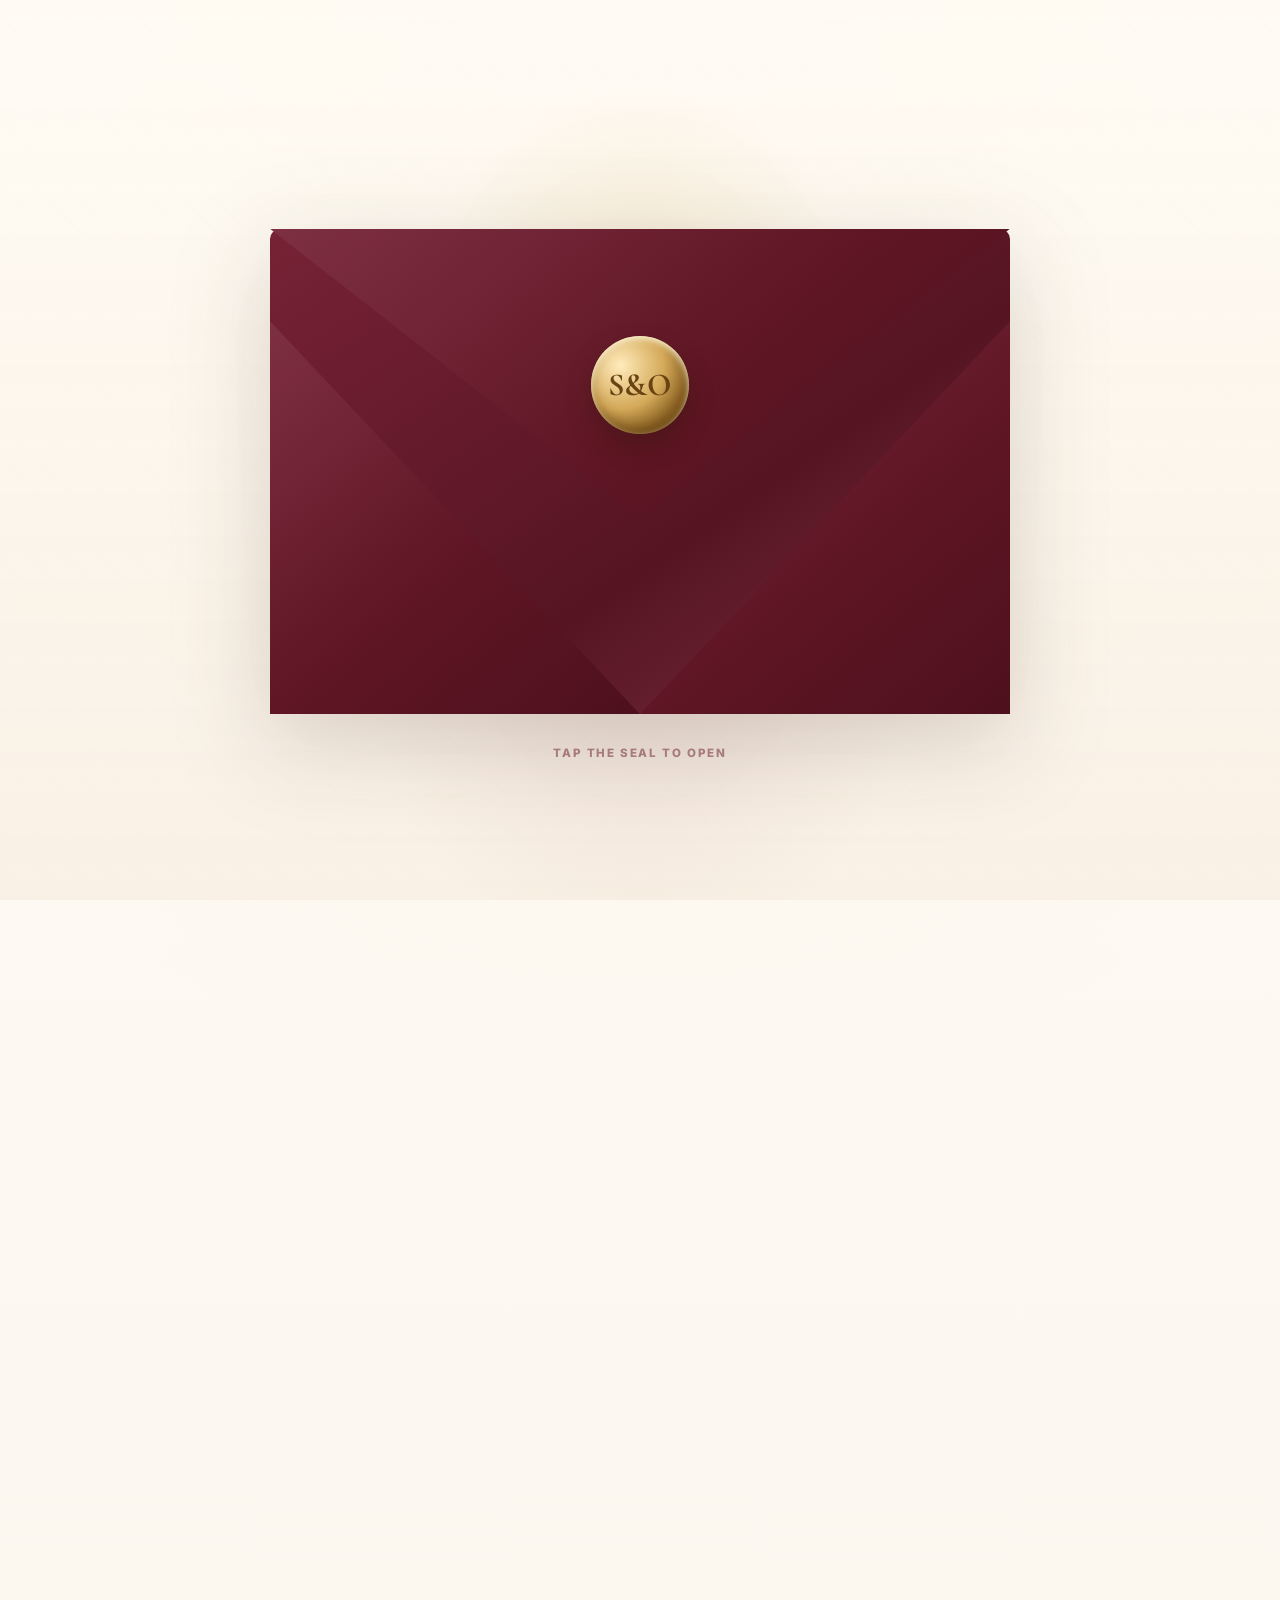
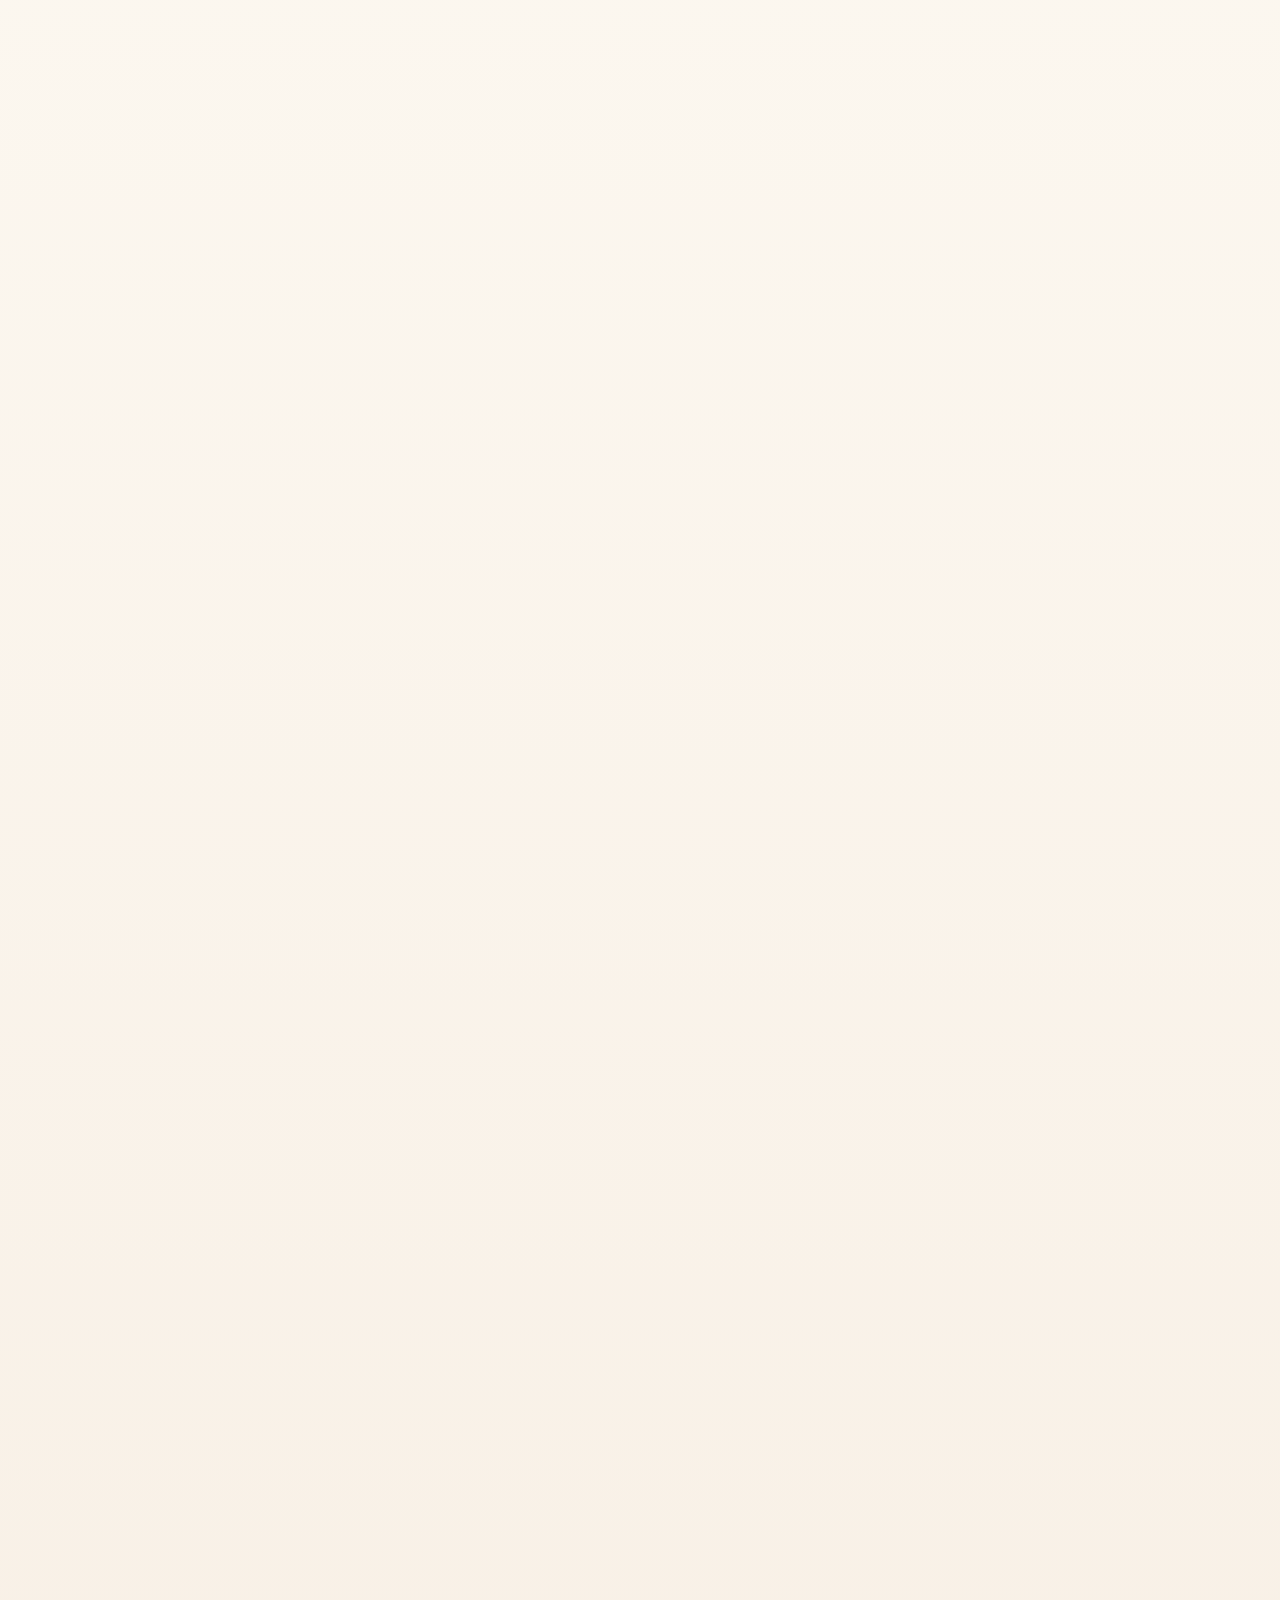
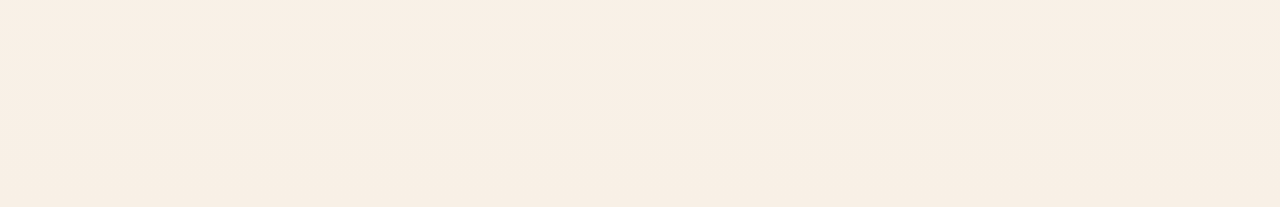
==== index.html @ 93428dd3 "push 2" ====
<!doctype html>
<html lang="en">
<head>
  <meta charset="utf-8">
  <meta name="viewport" content="width=device-width, initial-scale=1">
  <title>Somadina &amp; Ofure | 27 November 2026</title>
  <meta name="description" content="The wedding website for Somadina and Ofure in Lagos, Nigeria.">
  <link rel="preconnect" href="https://fonts.googleapis.com">
  <link rel="preconnect" href="https://fonts.gstatic.com" crossorigin>
  <link href="https://fonts.googleapis.com/css2?family=Cormorant+Garamond:wght@600;700&family=Inter:wght@400;600;700;800&display=swap" rel="stylesheet">
  <link rel="stylesheet" href="css/styles.css">
</head>
<body data-home-intro>
  <div class="intro-overlay" data-intro-overlay>
    <div class="intro-backdrop"></div>
    <div class="intro-stage">
      <div class="intro-envelope" data-envelope>
        <button class="intro-seal" type="button" data-intro-trigger aria-label="Open invitation">
          <span>S&amp;O</span>
        </button>
        <div class="intro-envelope-left"></div>
        <div class="intro-envelope-right"></div>
        <div class="intro-envelope-top"></div>
        <div class="intro-invitation" data-intro-poster>
          <div class="intro-invitation-photo">
            <img src="Harold &amp; Somadina/JH Intro-96.jpg" alt="Somadina and Ofure">
          </div>
          <div class="intro-invitation-copy">
            <p class="intro-kicker">Kindly join us</p>
            <p class="intro-script">Somadina &amp; Ofure</p>
            <p class="intro-date">27 November 2026</p>
            <p class="intro-place">Lagos, Nigeria</p>
            <p class="intro-verse">&ldquo;And the two shall become one flesh.&rdquo;</p>
          </div>
        </div>
      </div>
      <p class="intro-prompt">Tap the seal to open</p>
    </div>
  </div>
  <header class="site-header">
    <nav class="nav" aria-label="Main navigation">
      <a class="brand" href="index.html"><span class="monogram">S&amp;O</span><span>Somadina &amp; Ofure</span></a>
      <button class="nav-toggle" type="button" data-nav-toggle aria-label="Open menu" aria-expanded="false"><span></span></button>
      <div class="nav-links">
        <a href="index.html">Home</a>
        <a href="story.html">Our Story</a>
        <a href="details.html">Details</a>
        <a href="gallery.html">Gallery</a>
        <a href="registry.html">Registry</a>
        <a href="faq.html">FAQs</a>
        <a class="rsvp-link" href="rsvp.html">RSVP</a>
      </div>
    </nav>
  </header>

  <main>
    <section class="hero">
      <img class="hero-media" src="Harold &amp; Somadina/WhatsApp Image 2026-06-24 at 17.33.22 (1).jpeg" alt="Somadina and Ofure">
      <div class="hero-inner">
        <p class="eyebrow">#SOinlove</p>
        <h1>Somadina &amp; Ofure</h1>
        <div class="hero-meta">
          <span>27 November 2026</span>
          <span>Lagos, Nigeria</span>
          <span>Holy Matrimony</span>
        </div>
        <div class="hero-actions">
          <a class="btn btn-primary" href="rsvp.html">RSVP</a>
          <a class="btn btn-secondary" href="story.html">Our Story</a>
        </div>
        <div class="countdown" data-countdown aria-label="Countdown to the wedding">
          <div><strong data-days>0</strong><span>Days</span></div>
          <div><strong data-hours>0</strong><span>Hours</span></div>
          <div><strong data-minutes>0</strong><span>Minutes</span></div>
          <div><strong data-seconds>0</strong><span>Seconds</span></div>
        </div>
      </div>
    </section>

    <section class="section grid grid-2">
      <div class="reveal">
        <p class="eyebrow">Welcome</p>
        <div class="scripture">&ldquo;He who finds a wife finds a good thing and obtains favor from the Lord.&rdquo;</div>
        <p class="eyebrow">Proverbs 18:22</p>
      </div>
      <div class="welcome-copy reveal">
        <p>As we prepare to become one in holy matrimony, we invite you to join us in celebrating the love, friendship, and covenant that God has ordained for us.</p>
        <p>Your prayers, love, and support mean so much to us, and we look forward to creating wonderful memories with you on our special day.</p>
        <p>With love and gratitude,<br><strong>Somadina &amp; Ofure</strong></p>
      </div>
    </section>

    <section class="section grid grid-2">
      <div class="feature-image reveal">
        <img src="Harold &amp; Somadina/JH Intro-96.jpg" alt="Somadina and Ofure">
      </div>
      <div class="reveal">
        <div class="section-title">
          <p class="eyebrow">Our Story</p>
          <h2>How It All Began</h2>
          <div class="gold-divider"></div>
          <p>It began with an Instagram story, a thoughtful cake delivery, and one very memorable balcony conversation.</p>
        </div>
        <a class="btn btn-outline" href="story.html">Read the Story</a>
      </div>
    </section>

    <section class="section">
      <div class="section-title reveal">
        <p class="eyebrow">Wedding Details</p>
        <h2>Join Us in Lagos</h2>
        <p>We cannot wait to celebrate with family and friends on Friday, 27 November 2026.</p>
      </div>
      <div class="grid grid-3">
        <article class="card card-pad reveal"><h3>Ceremony</h3><p>Ceremony time and venue details will be shared soon.</p></article>
        <article class="card card-pad reveal"><h3>Reception</h3><p>Reception details will follow with the full invitation.</p></article>
        <article class="card card-pad reveal"><h3>Asoebi</h3><p>Asoebi details will be sent out.</p></article>
      </div>
    </section>

    <section class="section grid grid-2">
      <div class="reveal">
        <div class="section-title">
          <p class="eyebrow">Gallery</p>
          <h2>A Glimpse of Us</h2>
          <p>Moments from the journey so far, gathered from the real photo folder in this workspace.</p>
        </div>
        <a class="btn btn-outline" href="gallery.html">View Gallery</a>
      </div>
      <div class="preview-strip reveal" data-gallery-preview></div>
    </section>

    <section class="section">
      <div class="card card-pad reveal">
        <p class="eyebrow">Registry</p>
        <h2>Gifts &amp; Blessings</h2>
        <p>Your presence at our wedding is the greatest gift of all. If you would like to bless us with a gift, registry and account details are available.</p>
        <div class="cta-row"><a class="btn btn-primary" href="registry.html">View Registry</a><a class="btn btn-outline" href="rsvp.html">RSVP Now</a></div>
      </div>
    </section>
  </main>

  <footer class="site-footer">
    <div class="footer-inner">
      <div><strong>Somadina &amp; Ofure</strong><span>27 November 2026 &middot; Lagos, Nigeria &middot; #SOinlove</span></div>
      <a class="btn btn-secondary" href="rsvp.html">RSVP</a>
    </div>
  </footer>
  <script src="js/main.js"></script>
</body>
</html>
---- css/styles.css ----
:root {
  --burgundy: #6f1d2c;
  --ivory: #fff9ef;
  --metallic-gold: #c9a24b;
  --brass: #a77a34;
  --dusty-rose: #d9a7a5;
  --deep-text: #241617;
  --muted-text: #766768;
  --border-color: rgba(111, 29, 44, 0.16);
  --background-color: #fffaf3;
  --white: #ffffff;
  --shadow: 0 18px 55px rgba(57, 24, 24, 0.12);
  --radius: 8px;
}

* {
  box-sizing: border-box;
}

html {
  scroll-behavior: smooth;
}

body {
  margin: 0;
  color: var(--deep-text);
  background: var(--background-color);
  font-family: "Inter", "Segoe UI", Arial, sans-serif;
  line-height: 1.7;
}

body.menu-open {
  overflow: hidden;
}

body[data-home-intro] {
  background:
    radial-gradient(circle at top, rgba(201, 162, 75, 0.08), transparent 32%),
    linear-gradient(180deg, #fffdf7, #f8f0e6);
}

body[data-home-intro]:not(.intro-complete) {
  overflow: hidden;
}

body[data-home-intro]:not(.intro-complete) .site-header,
body[data-home-intro]:not(.intro-complete) main,
body[data-home-intro]:not(.intro-complete) .site-footer {
  opacity: 0;
  pointer-events: none;
}

body[data-home-intro].intro-complete .site-header,
body[data-home-intro].intro-complete main,
body[data-home-intro].intro-complete .site-footer {
  opacity: 1;
  transition: opacity 0.8s ease;
}

img {
  display: block;
  max-width: 100%;
}

a {
  color: inherit;
  text-decoration: none;
}

button,
input {
  font: inherit;
}

:focus-visible {
  outline: 3px solid rgba(201, 162, 75, 0.75);
  outline-offset: 3px;
}

.site-header {
  position: sticky;
  top: 0;
  z-index: 50;
  border-bottom: 1px solid rgba(255, 249, 239, 0.2);
  background: rgba(62, 18, 28, 0.92);
  color: var(--ivory);
  backdrop-filter: blur(18px);
}

.intro-overlay {
  position: fixed;
  inset: 0;
  z-index: 200;
  display: grid;
  place-items: center;
  padding: 24px;
  overflow: hidden;
  background:
    linear-gradient(180deg, rgba(255, 251, 244, 0.88), rgba(249, 240, 228, 0.96)),
    repeating-linear-gradient(
      45deg,
      rgba(111, 29, 44, 0.03) 0,
      rgba(111, 29, 44, 0.03) 2px,
      transparent 2px,
      transparent 24px
    );
  transition: opacity 0.8s ease, visibility 0.8s ease;
}

.intro-overlay.is-hidden {
  opacity: 0;
  visibility: hidden;
  pointer-events: none;
}

.intro-backdrop {
  position: absolute;
  inset: 0;
  background:
    radial-gradient(circle at 50% 35%, rgba(201, 162, 75, 0.18), transparent 26%),
    radial-gradient(circle at 50% 75%, rgba(111, 29, 44, 0.08), transparent 30%);
}

.intro-stage {
  position: relative;
  z-index: 1;
  width: min(100%, 1040px);
  display: grid;
  gap: 24px;
  justify-items: center;
}

.intro-envelope {
  position: relative;
  width: min(100%, 740px);
  aspect-ratio: 1.28 / 1;
  display: grid;
  place-items: center;
  filter: drop-shadow(0 28px 48px rgba(54, 28, 18, 0.18));
}

.intro-envelope::before {
  content: "";
  position: absolute;
  inset: 16% 0 0;
  border-radius: 10px;
  background:
    linear-gradient(145deg, #762235, #561422 60%, #7d3142);
}

.intro-envelope-left,
.intro-envelope-right,
.intro-envelope-top {
  position: absolute;
  background:
    linear-gradient(140deg, #7e3043, #601624 55%, #4e101d);
}

.intro-envelope-left,
.intro-envelope-right {
  inset: auto;
  bottom: 0;
  width: 50%;
  height: 68%;
}

.intro-envelope-left {
  left: 0;
  clip-path: polygon(0 100%, 0 0, 100% 100%);
}

.intro-envelope-right {
  right: 0;
  clip-path: polygon(100% 100%, 0 100%, 100% 0);
}

.intro-envelope-top {
  top: 16%;
  left: 0;
  right: 0;
  height: 50%;
  transform-origin: top;
  clip-path: polygon(0 0, 50% 100%, 100% 0);
  transition: transform 1s cubic-bezier(0.2, 0.7, 0.1, 1);
}

.intro-seal {
  position: absolute;
  top: 43%;
  left: 50%;
  z-index: 4;
  width: 98px;
  height: 98px;
  display: grid;
  place-items: center;
  border: 0;
  border-radius: 50%;
  color: #6a4315;
  background:
    radial-gradient(circle at 30% 30%, #ffebbb, #d4a959 45%, #8c6324 70%, #63410f 100%);
  box-shadow:
    inset 0 3px 6px rgba(255, 250, 222, 0.9),
    inset 0 -6px 12px rgba(92, 58, 14, 0.45),
    0 12px 24px rgba(47, 24, 8, 0.35);
  transform: translate(-50%, -50%);
  cursor: pointer;
  transition: transform 0.25s ease, opacity 0.4s ease;
}

.intro-seal span {
  font-family: "Cormorant Garamond", Georgia, serif;
  font-size: 2rem;
  font-weight: 700;
}

.intro-seal:hover {
  transform: translate(-50%, -54%);
}

.intro-invitation {
  position: absolute;
  bottom: 11%;
  left: 50%;
  width: min(72%, 420px);
  aspect-ratio: 0.72 / 1;
  padding: 18px;
  border-radius: 10px;
  background: #fbf5ed;
  box-shadow: 0 18px 42px rgba(38, 17, 18, 0.24);
  transform: translate(-50%, 44%);
  opacity: 0;
  transition:
    transform 1.15s cubic-bezier(0.16, 1, 0.3, 1),
    opacity 0.7s ease;
}

.intro-invitation::before {
  content: "";
  position: absolute;
  inset: 10px;
  border: 1px solid rgba(167, 122, 52, 0.35);
  border-radius: 6px;
  pointer-events: none;
}

.intro-invitation-photo {
  height: 68%;
  border-radius: 6px;
  overflow: hidden;
  background: rgba(111, 29, 44, 0.12);
}

.intro-invitation-photo img {
  width: 100%;
  height: 100%;
  object-fit: cover;
}

.intro-invitation-copy {
  padding: 20px 18px 10px;
  text-align: center;
}

.intro-kicker,
.intro-date,
.intro-place,
.intro-verse,
.intro-prompt {
  margin: 0;
}

.intro-kicker,
.intro-place,
.intro-prompt {
  letter-spacing: 0.14em;
  text-transform: uppercase;
}

.intro-kicker {
  color: var(--brass);
  font-size: 0.72rem;
  font-weight: 700;
}

.intro-script {
  margin: 8px 0 10px;
  color: var(--burgundy);
  font-family: "Cormorant Garamond", Georgia, serif;
  font-size: clamp(2.4rem, 7vw, 3.6rem);
  font-style: italic;
  line-height: 0.9;
}

.intro-date {
  color: var(--deep-text);
  font-family: "Cormorant Garamond", Georgia, serif;
  font-size: 1.7rem;
}

.intro-place {
  margin-top: 4px;
  color: var(--muted-text);
  font-size: 0.7rem;
  font-weight: 700;
}

.intro-verse {
  margin-top: 14px;
  color: #614546;
  font-family: "Cormorant Garamond", Georgia, serif;
  font-size: 1rem;
  font-style: italic;
}

.intro-prompt {
  color: rgba(111, 29, 44, 0.5);
  font-size: 0.72rem;
  font-weight: 800;
}

body.intro-opening .intro-envelope-top {
  transform: rotateX(180deg);
}

body.intro-opening .intro-seal {
  opacity: 0;
  transform: translate(-50%, -50%) scale(0.7);
}

body.intro-opening .intro-invitation {
  transform: translate(-50%, -14%);
  opacity: 1;
}

body.intro-opening .intro-prompt {
  opacity: 0;
  transition: opacity 0.25s ease;
}

.nav {
  width: min(1180px, calc(100% - 32px));
  margin: 0 auto;
  min-height: 74px;
  display: flex;
  align-items: center;
  justify-content: space-between;
  gap: 20px;
}

.brand {
  display: inline-flex;
  align-items: center;
  gap: 12px;
  font-family: "Cormorant Garamond", Georgia, serif;
  font-size: 1.35rem;
  font-weight: 700;
  letter-spacing: 0;
}

.monogram {
  width: 42px;
  height: 42px;
  display: grid;
  place-items: center;
  border: 1px solid rgba(201, 162, 75, 0.85);
  color: var(--metallic-gold);
  border-radius: 50%;
  font-family: "Cormorant Garamond", Georgia, serif;
  font-size: 1rem;
}

.nav-toggle {
  display: inline-grid;
  width: 44px;
  height: 44px;
  place-items: center;
  border: 1px solid rgba(255, 249, 239, 0.35);
  border-radius: 50%;
  color: var(--ivory);
  background: transparent;
  cursor: pointer;
}

.nav-toggle span,
.nav-toggle span::before,
.nav-toggle span::after {
  width: 19px;
  height: 2px;
  display: block;
  background: currentColor;
  content: "";
  transition: transform 0.25s ease, opacity 0.25s ease;
}

.nav-toggle span::before {
  transform: translateY(-7px);
}

.nav-toggle span::after {
  transform: translateY(5px);
}

.menu-open .nav-toggle span {
  background: transparent;
}

.menu-open .nav-toggle span::before {
  background: var(--ivory);
  transform: translateY(2px) rotate(45deg);
}

.menu-open .nav-toggle span::after {
  background: var(--ivory);
  transform: translateY(0) rotate(-45deg);
}

.nav-links {
  position: fixed;
  inset: 74px 0 auto 0;
  display: none;
  flex-direction: column;
  gap: 10px;
  padding: 22px 24px 28px;
  border-bottom: 1px solid rgba(255, 249, 239, 0.16);
  background: rgba(62, 18, 28, 0.98);
}

.menu-open .nav-links {
  display: flex;
}

.nav-links a {
  padding: 10px 0;
  color: rgba(255, 249, 239, 0.86);
  font-size: 0.94rem;
  font-weight: 650;
}

.nav-links a.active,
.nav-links a:hover {
  color: var(--metallic-gold);
}

.nav-links .rsvp-link,
.btn {
  display: inline-flex;
  align-items: center;
  justify-content: center;
  min-height: 44px;
  padding: 11px 18px;
  border: 1px solid transparent;
  border-radius: 999px;
  cursor: pointer;
  font-weight: 750;
  transition: transform 0.2s ease, background 0.2s ease, color 0.2s ease, border-color 0.2s ease;
}

.nav-links .rsvp-link,
.btn-primary {
  background: var(--metallic-gold);
  color: #2b1116;
}

.btn-secondary {
  border-color: rgba(255, 249, 239, 0.55);
  color: var(--ivory);
  background: rgba(255, 249, 239, 0.08);
}

.btn-outline {
  border-color: var(--border-color);
  color: var(--burgundy);
  background: transparent;
}

.btn:hover,
.nav-links .rsvp-link:hover {
  transform: translateY(-2px);
}

.hero {
  position: relative;
  min-height: calc(100vh - 74px);
  min-height: calc(100svh - 74px);
  display: grid;
  align-items: center;
  padding: 58px 0 44px;
  overflow: hidden;
  color: var(--ivory);
  background: #5b1b29;
}

.hero::after {
  content: "";
  position: absolute;
  inset: 0;
  z-index: 1;
  background: linear-gradient(90deg, rgba(63, 16, 28, 0.88) 0%, rgba(63, 16, 28, 0.58) 48%, rgba(63, 16, 28, 0.28) 100%);
}

.hero-media {
  position: absolute;
  inset: 0;
  width: 100%;
  height: 100%;
  max-width: none;
  object-fit: cover;
  object-position: center 44%;
}

.hero-inner,
.section,
.footer-inner {
  width: min(1180px, calc(100% - 32px));
  margin: 0 auto;
}

.hero-inner {
  position: relative;
  z-index: 2;
}

.eyebrow {
  margin: 0 0 10px;
  color: var(--metallic-gold);
  font-size: 0.78rem;
  font-weight: 800;
  letter-spacing: 0.14em;
  text-transform: uppercase;
}

h1,
h2,
h3 {
  margin: 0;
  font-family: "Cormorant Garamond", Georgia, serif;
  font-weight: 700;
  line-height: 1.02;
}

.hero h1 {
  max-width: 900px;
  font-size: clamp(4rem, 15vw, 9rem);
}

.hero-meta {
  display: flex;
  flex-wrap: wrap;
  gap: 10px 18px;
  margin: 18px 0 28px;
  color: rgba(255, 249, 239, 0.9);
  font-weight: 650;
}

.hero-actions,
.cta-row {
  display: flex;
  flex-wrap: wrap;
  gap: 12px;
}

.countdown {
  display: grid;
  grid-template-columns: repeat(2, minmax(0, 1fr));
  gap: 10px;
  margin-top: 34px;
  max-width: 620px;
}

.countdown div {
  padding: 14px 12px;
  border: 1px solid rgba(255, 249, 239, 0.2);
  border-radius: var(--radius);
  background: rgba(255, 249, 239, 0.1);
  backdrop-filter: blur(10px);
}

.countdown strong {
  display: block;
  font-family: "Cormorant Garamond", Georgia, serif;
  font-size: 2.1rem;
  line-height: 1;
}

.countdown span {
  color: rgba(255, 249, 239, 0.78);
  font-size: 0.78rem;
  font-weight: 750;
  text-transform: uppercase;
}

.page-hero {
  padding: 84px 0 54px;
  color: var(--ivory);
  background:
    linear-gradient(135deg, rgba(76, 18, 31, 0.96), rgba(111, 29, 44, 0.82)),
    var(--hero-image) center/cover no-repeat;
}

.page-hero p {
  max-width: 740px;
  margin: 18px 0 0;
  color: rgba(255, 249, 239, 0.88);
}

.page-hero h1 {
  font-size: clamp(3rem, 14vw, 6rem);
}

.section {
  padding: 72px 0;
}

.section-narrow {
  max-width: 860px;
}

.section-title {
  margin-bottom: 28px;
}

.section-title h2 {
  color: var(--burgundy);
  font-size: clamp(2.4rem, 9vw, 4.6rem);
}

.section-title p {
  max-width: 700px;
  margin: 12px 0 0;
  color: var(--muted-text);
}

.gold-divider {
  width: 88px;
  height: 1px;
  margin: 22px 0;
  background: linear-gradient(90deg, var(--metallic-gold), transparent);
}

.grid {
  display: grid;
  gap: 18px;
}

.grid-2,
.grid-3 {
  grid-template-columns: 1fr;
}

.card {
  border: 1px solid var(--border-color);
  border-radius: var(--radius);
  background: rgba(255, 255, 255, 0.72);
  box-shadow: var(--shadow);
}

.card-pad {
  padding: 24px;
}

.card h3 {
  color: var(--burgundy);
  font-size: 1.8rem;
}

.card p {
  color: var(--muted-text);
}

.scripture {
  position: relative;
  padding: 34px 0;
  font-family: "Cormorant Garamond", Georgia, serif;
  color: var(--burgundy);
  font-size: clamp(2rem, 8vw, 3.7rem);
  line-height: 1.1;
}

.welcome-copy p {
  color: var(--muted-text);
}

.feature-image {
  min-height: 420px;
  border-radius: var(--radius);
  overflow: hidden;
  background: rgba(111, 29, 44, 0.08);
  box-shadow: var(--shadow);
}

.feature-image img {
  width: 100%;
  height: 100%;
  min-height: 420px;
  object-fit: cover;
}

.preview-strip {
  display: grid;
  grid-template-columns: repeat(2, minmax(0, 1fr));
  gap: 10px;
}

.preview-strip img {
  width: 100%;
  aspect-ratio: 1 / 1.18;
  object-fit: cover;
  border-radius: var(--radius);
}

.story-body {
  max-width: 820px;
  margin: 0 auto;
  color: #3a2829;
  font-size: 1.05rem;
}

.story-body p {
  margin: 0 0 22px;
}

.story-callout {
  margin: 34px 0;
  padding: 26px;
  border-left: 4px solid var(--metallic-gold);
  background: #fff;
  color: var(--burgundy);
  font-family: "Cormorant Garamond", Georgia, serif;
  font-size: 1.7rem;
  line-height: 1.2;
  box-shadow: var(--shadow);
}

.details-list {
  display: grid;
  gap: 12px;
  margin: 18px 0 0;
  padding: 0;
  list-style: none;
}

.details-list li {
  display: flex;
  justify-content: space-between;
  gap: 18px;
  padding-bottom: 10px;
  border-bottom: 1px solid var(--border-color);
}

.details-list span:first-child {
  color: var(--muted-text);
}

.gallery-grid {
  column-count: 1;
  column-gap: 14px;
}

.gallery-item {
  width: 100%;
  margin: 0 0 14px;
  padding: 0;
  border: 0;
  border-radius: var(--radius);
  overflow: hidden;
  background: transparent;
  cursor: zoom-in;
  break-inside: avoid;
  box-shadow: 0 12px 38px rgba(57, 24, 24, 0.12);
}

.gallery-item img {
  width: 100%;
  height: auto;
  transition: transform 0.35s ease, filter 0.35s ease;
}

.gallery-item:hover img {
  transform: scale(1.035);
  filter: saturate(1.08);
}

.lightbox {
  position: fixed;
  inset: 0;
  z-index: 100;
  display: none;
  align-items: center;
  justify-content: center;
  padding: 70px 16px 28px;
  background: rgba(25, 10, 14, 0.92);
}

.lightbox.open {
  display: flex;
}

.lightbox img {
  max-width: min(100%, 1120px);
  max-height: 82vh;
  object-fit: contain;
  border-radius: var(--radius);
}

.lightbox button {
  position: absolute;
  border: 1px solid rgba(255, 249, 239, 0.28);
  border-radius: 50%;
  color: var(--ivory);
  background: rgba(255, 249, 239, 0.1);
  cursor: pointer;
}

.lightbox-close {
  top: 18px;
  right: 18px;
  width: 46px;
  height: 46px;
}

.lightbox-prev,
.lightbox-next {
  top: 50%;
  width: 44px;
  height: 44px;
}

.lightbox-prev {
  left: 14px;
}

.lightbox-next {
  right: 14px;
}

.toast {
  position: fixed;
  left: 50%;
  bottom: 24px;
  z-index: 120;
  padding: 12px 18px;
  border-radius: 999px;
  color: var(--ivory);
  background: var(--burgundy);
  opacity: 0;
  pointer-events: none;
  transform: translate(-50%, 14px);
  transition: opacity 0.22s ease, transform 0.22s ease;
}

.toast.show {
  opacity: 1;
  transform: translate(-50%, 0);
}

.account-number {
  font-size: 1.35rem;
  font-weight: 850;
  color: var(--burgundy);
}

.gift-actions {
  display: flex;
  flex-wrap: wrap;
  gap: 10px;
  margin-top: 18px;
}

.faq-item {
  border-bottom: 1px solid var(--border-color);
}

.faq-question {
  width: 100%;
  display: flex;
  justify-content: space-between;
  gap: 18px;
  padding: 20px 0;
  border: 0;
  color: var(--burgundy);
  background: transparent;
  cursor: pointer;
  text-align: left;
  font-weight: 800;
}

.faq-question::after {
  content: "+";
  color: var(--metallic-gold);
  font-size: 1.4rem;
}

.faq-item.open .faq-question::after {
  content: "-";
}

.faq-answer {
  display: none;
  padding: 0 0 22px;
  color: var(--muted-text);
}

.faq-item.open .faq-answer {
  display: block;
}

.rsvp-frame {
  min-height: 620px;
  overflow: hidden;
}

.rsvp-frame iframe {
  width: 100%;
  min-height: 620px;
  border: 0;
  background: var(--white);
}

.rsvp-closed .rsvp-frame {
  display: none;
}

.closed-banner {
  display: none;
  padding: 24px;
  border: 1px solid rgba(111, 29, 44, 0.24);
  border-radius: var(--radius);
  color: var(--burgundy);
  background: rgba(217, 167, 165, 0.2);
  font-weight: 800;
}

.rsvp-closed .closed-banner {
  display: block;
}

.site-footer {
  padding: 44px 0;
  color: rgba(255, 249, 239, 0.86);
  background: #38111b;
}

.footer-inner {
  display: grid;
  gap: 20px;
}

.footer-inner strong {
  display: block;
  color: var(--metallic-gold);
  font-family: "Cormorant Garamond", Georgia, serif;
  font-size: 1.8rem;
}

.reveal {
  opacity: 0;
  transform: translateY(18px);
  transition: opacity 0.6s ease, transform 0.6s ease;
}

.reveal.in-view {
  opacity: 1;
  transform: translateY(0);
}

@media (min-width: 620px) {
  .countdown {
    grid-template-columns: repeat(4, minmax(0, 1fr));
  }

  .preview-strip {
    grid-template-columns: repeat(4, minmax(0, 1fr));
  }

  .gallery-grid {
    column-count: 2;
  }

  .intro-stage {
    gap: 30px;
  }
}

@media (min-width: 860px) {
  .nav-toggle {
    display: none;
  }

  .nav-links {
    position: static;
    display: flex;
    flex-direction: row;
    align-items: center;
    gap: 18px;
    padding: 0;
    border: 0;
    background: transparent;
  }

  .nav-links a {
    padding: 0;
  }

  .grid-2 {
    grid-template-columns: repeat(2, minmax(0, 1fr));
  }

  .grid-3 {
    grid-template-columns: repeat(3, minmax(0, 1fr));
  }

  .gallery-grid {
    column-count: 3;
  }

  .footer-inner {
    grid-template-columns: 1fr auto;
    align-items: end;
  }
}

@media (min-width: 1180px) {
  .gallery-grid {
    column-count: 4;
  }
}

@media (prefers-reduced-motion: reduce) {
  html {
    scroll-behavior: auto;
  }

  .reveal,
  .intro-overlay,
  .intro-envelope-top,
  .intro-seal,
  .intro-invitation,
  .site-header,
  main,
  .site-footer {
    transition: none;
  }
}
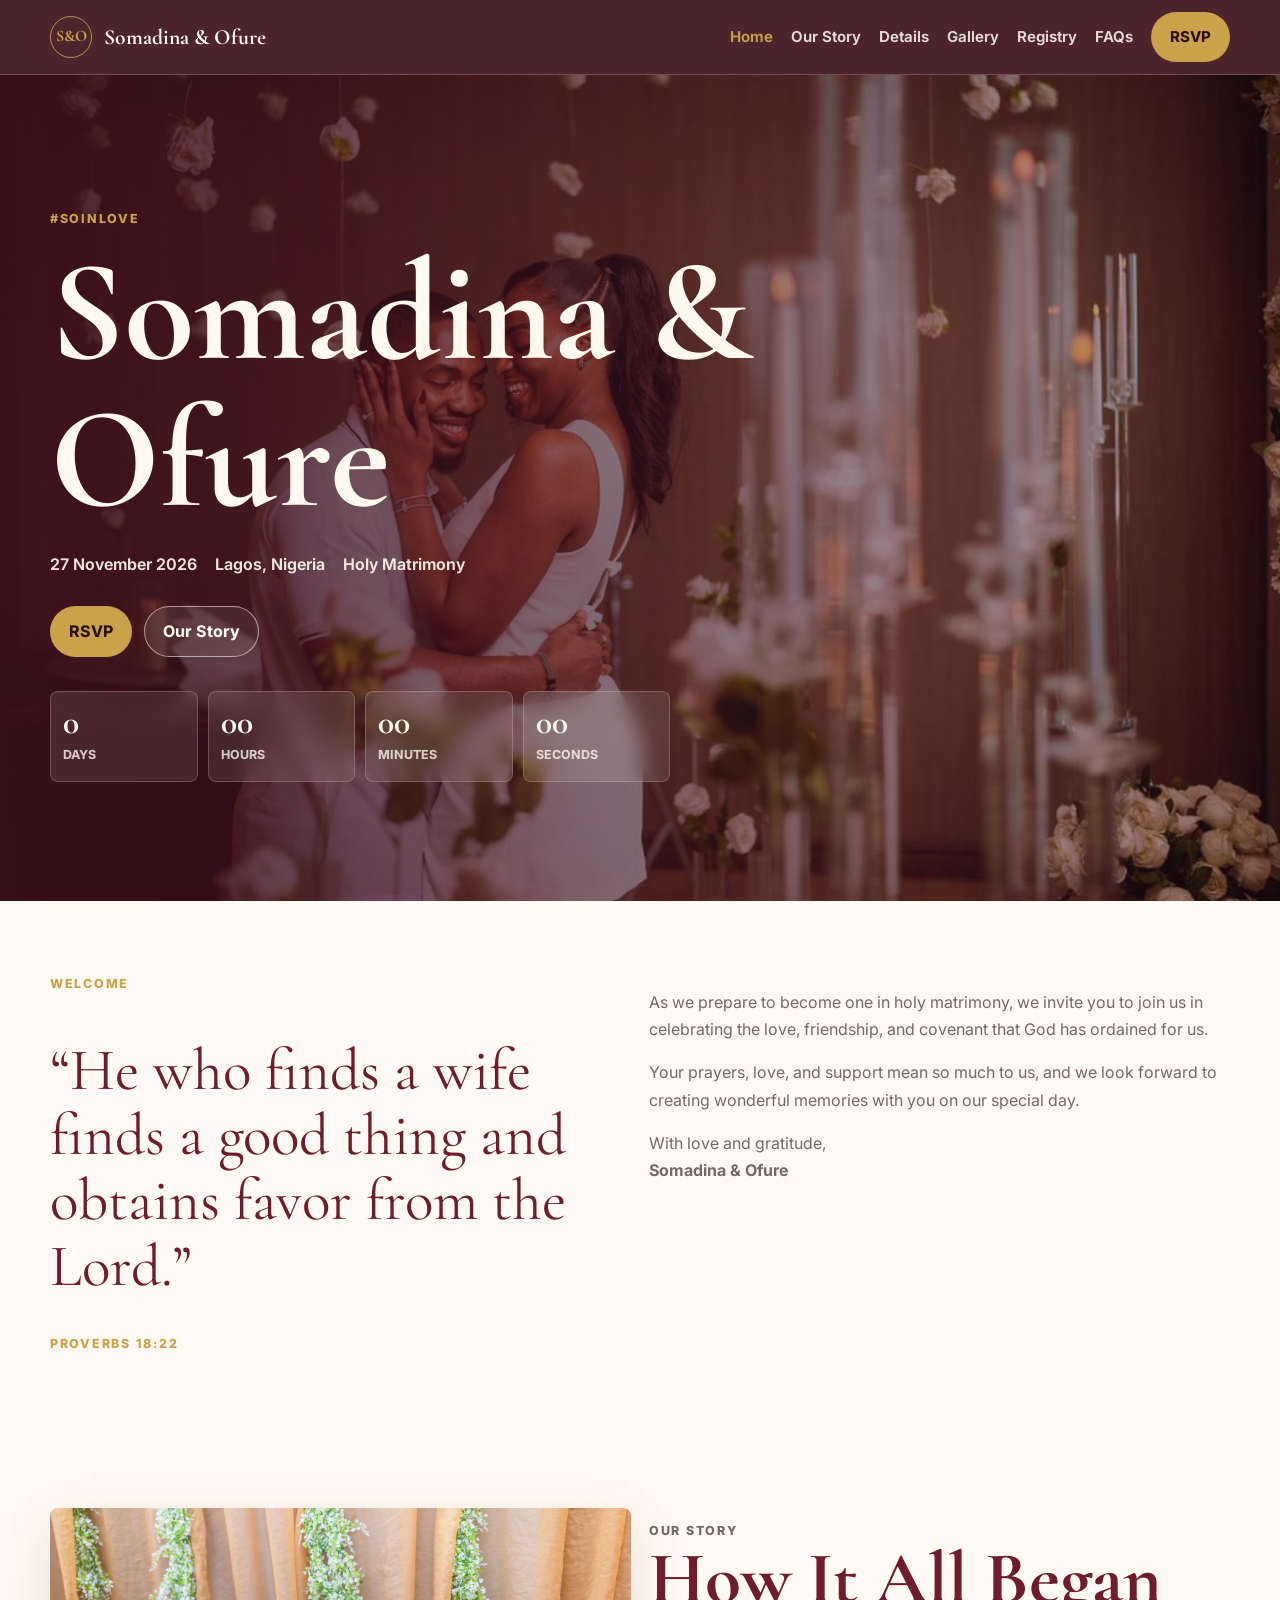
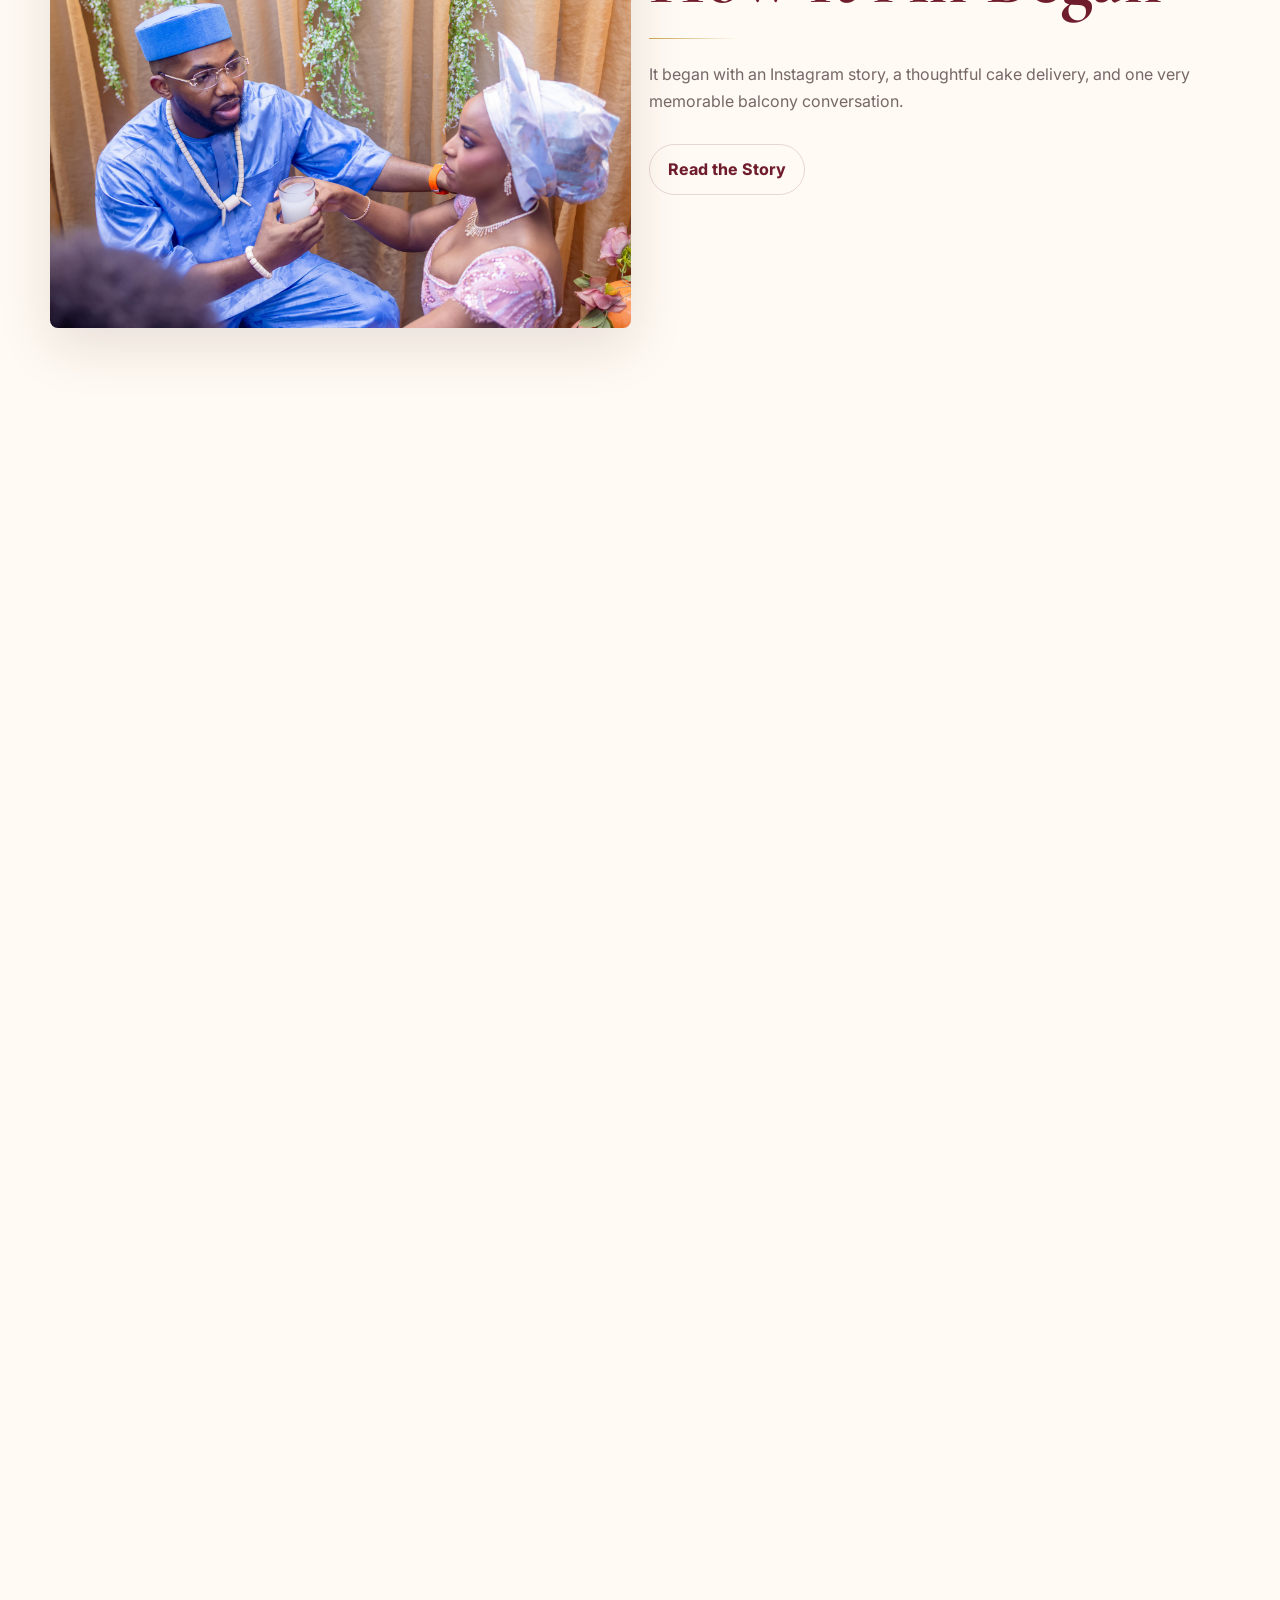
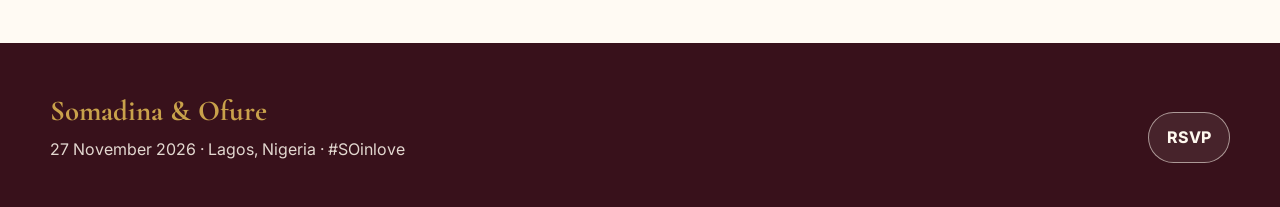
==== commit aa1eceba: "push 3" ====
--- a/index.html
+++ b/index.html
@@ -10,33 +10,7 @@
   <link href="https://fonts.googleapis.com/css2?family=Cormorant+Garamond:wght@600;700&family=Inter:wght@400;600;700;800&display=swap" rel="stylesheet">
   <link rel="stylesheet" href="css/styles.css">
 </head>
-<body data-home-intro>
-  <div class="intro-overlay" data-intro-overlay>
-    <div class="intro-backdrop"></div>
-    <div class="intro-stage">
-      <div class="intro-envelope" data-envelope>
-        <button class="intro-seal" type="button" data-intro-trigger aria-label="Open invitation">
-          <span>S&amp;O</span>
-        </button>
-        <div class="intro-envelope-left"></div>
-        <div class="intro-envelope-right"></div>
-        <div class="intro-envelope-top"></div>
-        <div class="intro-invitation" data-intro-poster>
-          <div class="intro-invitation-photo">
-            <img src="Harold &amp; Somadina/JH Intro-96.jpg" alt="Somadina and Ofure">
-          </div>
-          <div class="intro-invitation-copy">
-            <p class="intro-kicker">Kindly join us</p>
-            <p class="intro-script">Somadina &amp; Ofure</p>
-            <p class="intro-date">27 November 2026</p>
-            <p class="intro-place">Lagos, Nigeria</p>
-            <p class="intro-verse">&ldquo;And the two shall become one flesh.&rdquo;</p>
-          </div>
-        </div>
-      </div>
-      <p class="intro-prompt">Tap the seal to open</p>
-    </div>
-  </div>
+<body>
   <header class="site-header">
     <nav class="nav" aria-label="Main navigation">
       <a class="brand" href="index.html"><span class="monogram">S&amp;O</span><span>Somadina &amp; Ofure</span></a>
--- a/css/styles.css
+++ b/css/styles.css
@@ -33,30 +33,6 @@
   overflow: hidden;
 }
 
-body[data-home-intro] {
-  background:
-    radial-gradient(circle at top, rgba(201, 162, 75, 0.08), transparent 32%),
-    linear-gradient(180deg, #fffdf7, #f8f0e6);
-}
-
-body[data-home-intro]:not(.intro-complete) {
-  overflow: hidden;
-}
-
-body[data-home-intro]:not(.intro-complete) .site-header,
-body[data-home-intro]:not(.intro-complete) main,
-body[data-home-intro]:not(.intro-complete) .site-footer {
-  opacity: 0;
-  pointer-events: none;
-}
-
-body[data-home-intro].intro-complete .site-header,
-body[data-home-intro].intro-complete main,
-body[data-home-intro].intro-complete .site-footer {
-  opacity: 1;
-  transition: opacity 0.8s ease;
-}
-
 img {
   display: block;
   max-width: 100%;
@@ -85,256 +61,6 @@
   background: rgba(62, 18, 28, 0.92);
   color: var(--ivory);
   backdrop-filter: blur(18px);
-}
-
-.intro-overlay {
-  position: fixed;
-  inset: 0;
-  z-index: 200;
-  display: grid;
-  place-items: center;
-  padding: 24px;
-  overflow: hidden;
-  background:
-    linear-gradient(180deg, rgba(255, 251, 244, 0.88), rgba(249, 240, 228, 0.96)),
-    repeating-linear-gradient(
-      45deg,
-      rgba(111, 29, 44, 0.03) 0,
-      rgba(111, 29, 44, 0.03) 2px,
-      transparent 2px,
-      transparent 24px
-    );
-  transition: opacity 0.8s ease, visibility 0.8s ease;
-}
-
-.intro-overlay.is-hidden {
-  opacity: 0;
-  visibility: hidden;
-  pointer-events: none;
-}
-
-.intro-backdrop {
-  position: absolute;
-  inset: 0;
-  background:
-    radial-gradient(circle at 50% 35%, rgba(201, 162, 75, 0.18), transparent 26%),
-    radial-gradient(circle at 50% 75%, rgba(111, 29, 44, 0.08), transparent 30%);
-}
-
-.intro-stage {
-  position: relative;
-  z-index: 1;
-  width: min(100%, 1040px);
-  display: grid;
-  gap: 24px;
-  justify-items: center;
-}
-
-.intro-envelope {
-  position: relative;
-  width: min(100%, 740px);
-  aspect-ratio: 1.28 / 1;
-  display: grid;
-  place-items: center;
-  filter: drop-shadow(0 28px 48px rgba(54, 28, 18, 0.18));
-}
-
-.intro-envelope::before {
-  content: "";
-  position: absolute;
-  inset: 16% 0 0;
-  border-radius: 10px;
-  background:
-    linear-gradient(145deg, #762235, #561422 60%, #7d3142);
-}
-
-.intro-envelope-left,
-.intro-envelope-right,
-.intro-envelope-top {
-  position: absolute;
-  background:
-    linear-gradient(140deg, #7e3043, #601624 55%, #4e101d);
-}
-
-.intro-envelope-left,
-.intro-envelope-right {
-  inset: auto;
-  bottom: 0;
-  width: 50%;
-  height: 68%;
-}
-
-.intro-envelope-left {
-  left: 0;
-  clip-path: polygon(0 100%, 0 0, 100% 100%);
-}
-
-.intro-envelope-right {
-  right: 0;
-  clip-path: polygon(100% 100%, 0 100%, 100% 0);
-}
-
-.intro-envelope-top {
-  top: 16%;
-  left: 0;
-  right: 0;
-  height: 50%;
-  transform-origin: top;
-  clip-path: polygon(0 0, 50% 100%, 100% 0);
-  transition: transform 1s cubic-bezier(0.2, 0.7, 0.1, 1);
-}
-
-.intro-seal {
-  position: absolute;
-  top: 43%;
-  left: 50%;
-  z-index: 4;
-  width: 98px;
-  height: 98px;
-  display: grid;
-  place-items: center;
-  border: 0;
-  border-radius: 50%;
-  color: #6a4315;
-  background:
-    radial-gradient(circle at 30% 30%, #ffebbb, #d4a959 45%, #8c6324 70%, #63410f 100%);
-  box-shadow:
-    inset 0 3px 6px rgba(255, 250, 222, 0.9),
-    inset 0 -6px 12px rgba(92, 58, 14, 0.45),
-    0 12px 24px rgba(47, 24, 8, 0.35);
-  transform: translate(-50%, -50%);
-  cursor: pointer;
-  transition: transform 0.25s ease, opacity 0.4s ease;
-}
-
-.intro-seal span {
-  font-family: "Cormorant Garamond", Georgia, serif;
-  font-size: 2rem;
-  font-weight: 700;
-}
-
-.intro-seal:hover {
-  transform: translate(-50%, -54%);
-}
-
-.intro-invitation {
-  position: absolute;
-  bottom: 11%;
-  left: 50%;
-  width: min(72%, 420px);
-  aspect-ratio: 0.72 / 1;
-  padding: 18px;
-  border-radius: 10px;
-  background: #fbf5ed;
-  box-shadow: 0 18px 42px rgba(38, 17, 18, 0.24);
-  transform: translate(-50%, 44%);
-  opacity: 0;
-  transition:
-    transform 1.15s cubic-bezier(0.16, 1, 0.3, 1),
-    opacity 0.7s ease;
-}
-
-.intro-invitation::before {
-  content: "";
-  position: absolute;
-  inset: 10px;
-  border: 1px solid rgba(167, 122, 52, 0.35);
-  border-radius: 6px;
-  pointer-events: none;
-}
-
-.intro-invitation-photo {
-  height: 68%;
-  border-radius: 6px;
-  overflow: hidden;
-  background: rgba(111, 29, 44, 0.12);
-}
-
-.intro-invitation-photo img {
-  width: 100%;
-  height: 100%;
-  object-fit: cover;
-}
-
-.intro-invitation-copy {
-  padding: 20px 18px 10px;
-  text-align: center;
-}
-
-.intro-kicker,
-.intro-date,
-.intro-place,
-.intro-verse,
-.intro-prompt {
-  margin: 0;
-}
-
-.intro-kicker,
-.intro-place,
-.intro-prompt {
-  letter-spacing: 0.14em;
-  text-transform: uppercase;
-}
-
-.intro-kicker {
-  color: var(--brass);
-  font-size: 0.72rem;
-  font-weight: 700;
-}
-
-.intro-script {
-  margin: 8px 0 10px;
-  color: var(--burgundy);
-  font-family: "Cormorant Garamond", Georgia, serif;
-  font-size: clamp(2.4rem, 7vw, 3.6rem);
-  font-style: italic;
-  line-height: 0.9;
-}
-
-.intro-date {
-  color: var(--deep-text);
-  font-family: "Cormorant Garamond", Georgia, serif;
-  font-size: 1.7rem;
-}
-
-.intro-place {
-  margin-top: 4px;
-  color: var(--muted-text);
-  font-size: 0.7rem;
-  font-weight: 700;
-}
-
-.intro-verse {
-  margin-top: 14px;
-  color: #614546;
-  font-family: "Cormorant Garamond", Georgia, serif;
-  font-size: 1rem;
-  font-style: italic;
-}
-
-.intro-prompt {
-  color: rgba(111, 29, 44, 0.5);
-  font-size: 0.72rem;
-  font-weight: 800;
-}
-
-body.intro-opening .intro-envelope-top {
-  transform: rotateX(180deg);
-}
-
-body.intro-opening .intro-seal {
-  opacity: 0;
-  transform: translate(-50%, -50%) scale(0.7);
-}
-
-body.intro-opening .intro-invitation {
-  transform: translate(-50%, -14%);
-  opacity: 1;
-}
-
-body.intro-opening .intro-prompt {
-  opacity: 0;
-  transition: opacity 0.25s ease;
 }
 
 .nav {
@@ -976,9 +702,6 @@
     column-count: 2;
   }
 
-  .intro-stage {
-    gap: 30px;
-  }
 }
 
 @media (min-width: 860px) {
@@ -1031,13 +754,7 @@
   }
 
   .reveal,
-  .intro-overlay,
-  .intro-envelope-top,
-  .intro-seal,
-  .intro-invitation,
-  .site-header,
-  main,
-  .site-footer {
+  .site-header {
     transition: none;
   }
 }
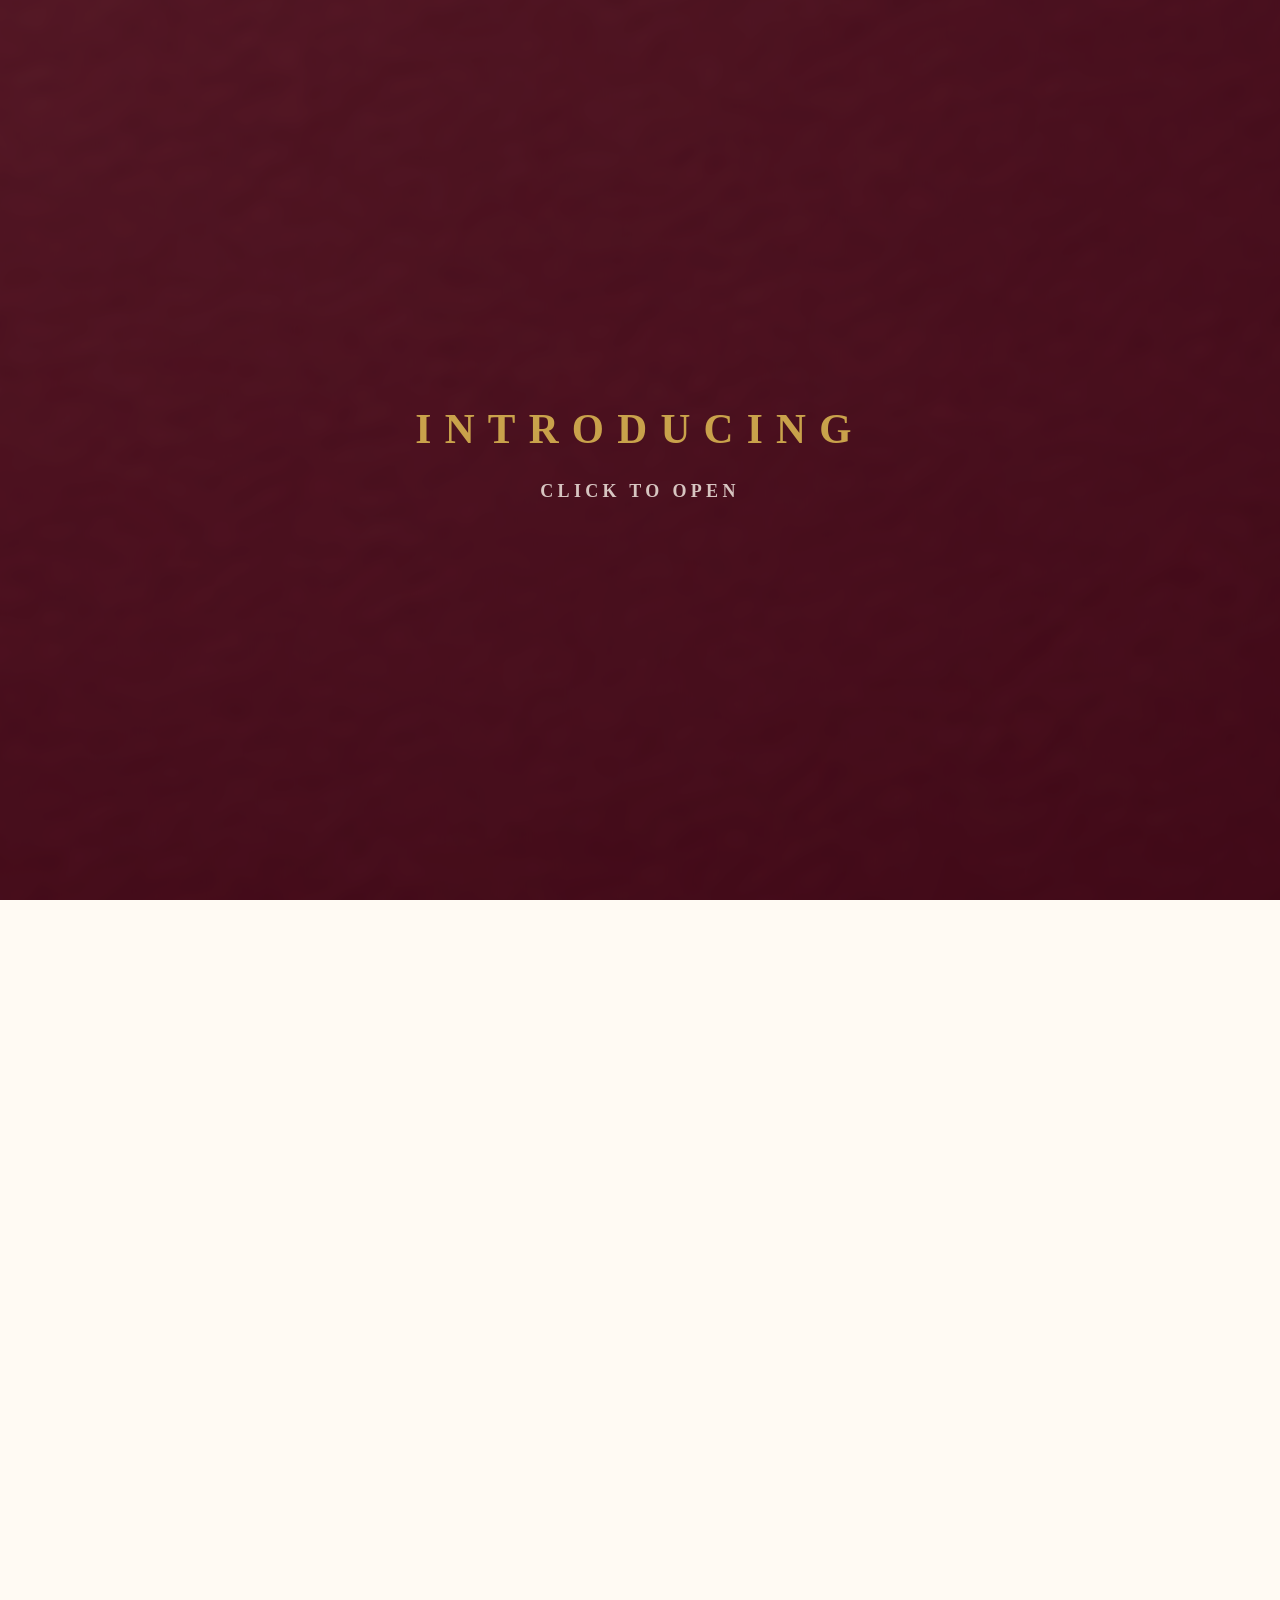
==== commit ad26010e: "envelope page" ====
--- a/index.html
+++ b/index.html
@@ -7,10 +7,18 @@
   <meta name="description" content="The wedding website for Somadina and Ofure in Lagos, Nigeria.">
   <link rel="preconnect" href="https://fonts.googleapis.com">
   <link rel="preconnect" href="https://fonts.gstatic.com" crossorigin>
-  <link href="https://fonts.googleapis.com/css2?family=Cormorant+Garamond:wght@600;700&family=Inter:wght@400;600;700;800&display=swap" rel="stylesheet">
-  <link rel="stylesheet" href="css/styles.css">
+  <link href="https://fonts.googleapis.com/css2?family=Cormorant+Garamond:ital,wght@0,600;0,700;1,600&family=Inter:wght@400;600;700;800&display=swap" rel="stylesheet">
+  <link rel="stylesheet" href="css/styles.css?v=20260717-final-envelope">
 </head>
 <body>
+  <div class="envelope-gate" data-envelope-gate role="button" tabindex="0" aria-label="Open your invitation from Somadina and Ofure">
+    <div class="envelope-gate-inner">
+      <p class="envelope-eyebrow">Introducing</p>
+      <img class="envelope-visual" src="assets/envelope-cropped.png" alt="" aria-hidden="true">
+      <p class="envelope-cta">Click to open</p>
+    </div>
+  </div>
+
   <header class="site-header">
     <nav class="nav" aria-label="Main navigation">
       <a class="brand" href="index.html"><span class="monogram">S&amp;O</span><span>Somadina &amp; Ofure</span></a>
--- a/css/styles.css
+++ b/css/styles.css
@@ -757,4 +757,109 @@
   .site-header {
     transition: none;
   }
-}
+
+  .envelope-gate {
+    transition: none;
+  }
+}
+
+/* Envelope entrance gate */
+html.gate-active,
+html.gate-active body {
+  height: 100%;
+  overflow: hidden;
+}
+
+.envelope-gate {
+  position: fixed;
+  inset: 0;
+  z-index: 200;
+  display: flex;
+  height: 100vh;
+  height: 100svh;
+  width: 100vw;
+  overflow: hidden;
+  background-color: var(--burgundy);
+  color: var(--ivory);
+  cursor: pointer;
+  transition: opacity 0.6s ease;
+}
+
+.envelope-gate::before {
+  content: "";
+  position: absolute;
+  inset: -24px;
+  z-index: 0;
+  background-image: url('../assets/background_texture.png');
+  background-size: cover;
+  background-position: center;
+  background-repeat: no-repeat;
+  filter: blur(7px);
+  transform: scale(1.04);
+}
+
+.envelope-gate::after {
+  content: "";
+  position: absolute;
+  inset: 0;
+  z-index: 1;
+  background: rgba(58, 16, 26, 0.45);
+}
+
+.envelope-gate[hidden] {
+  display: none;
+}
+
+.envelope-gate.is-leaving {
+  opacity: 0;
+  pointer-events: none;
+}
+
+.envelope-gate-inner {
+  position: relative;
+  z-index: 2;
+  margin: auto;
+  width: min(99vw, 2250px);
+  max-height: 100%;
+  display: flex;
+  flex-direction: column;
+  align-items: center;
+  justify-content: center;
+  padding: clamp(4px, 0.6vh, 10px) 16px;
+  text-align: center;
+}
+
+.envelope-gate-inner:focus-visible {
+  outline: 2px solid var(--metallic-gold);
+  outline-offset: 6px;
+}
+
+.envelope-eyebrow,
+.envelope-cta {
+  font-family: "Times New Roman", Times, serif;
+}
+
+.envelope-eyebrow {
+  margin: 0 0 clamp(0px, 0.3vh, 4px);
+  color: var(--metallic-gold);
+  font-size: clamp(1.8rem, 4.6vh, 3.4rem);
+  font-weight: 700;
+  letter-spacing: 0.32em;
+  text-transform: uppercase;
+}
+
+.envelope-visual {
+  flex-shrink: 0;
+  width: min(100vmin, 2200px);
+  height: auto;
+  max-width: 100%;
+}
+
+.envelope-cta {
+  margin: clamp(4px, 1vh, 16px) 0 0;
+  font-size: clamp(0.75rem, 2vh, 1.4rem);
+  font-weight: 700;
+  letter-spacing: 0.24em;
+  text-transform: uppercase;
+  color: rgba(255, 249, 239, 0.78);
+}
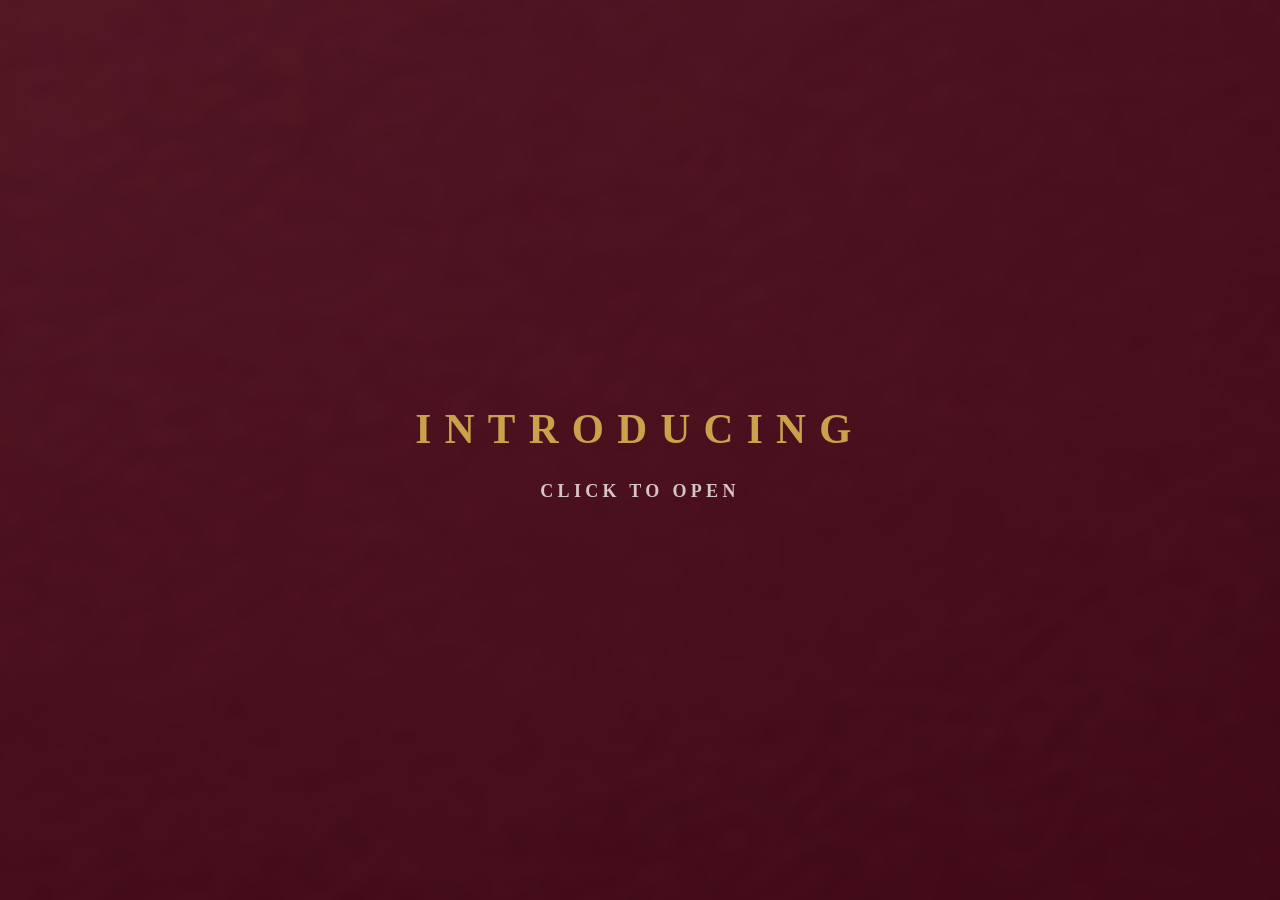
==== commit be709e1d: "page edits" ====
--- a/index.html
+++ b/index.html
@@ -3,131 +3,23 @@
 <head>
   <meta charset="utf-8">
   <meta name="viewport" content="width=device-width, initial-scale=1">
+  <style>html{background:#6f1d2c;}</style>
   <title>Somadina &amp; Ofure | 27 November 2026</title>
   <meta name="description" content="The wedding website for Somadina and Ofure in Lagos, Nigeria.">
   <link rel="preconnect" href="https://fonts.googleapis.com">
   <link rel="preconnect" href="https://fonts.gstatic.com" crossorigin>
   <link href="https://fonts.googleapis.com/css2?family=Cormorant+Garamond:ital,wght@0,600;0,700;1,600&family=Inter:wght@400;600;700;800&display=swap" rel="stylesheet">
-  <link rel="stylesheet" href="css/styles.css?v=20260717-final-envelope">
+  <link rel="icon" href="assets/favicon and logo.png" type="image/png">
+  <link rel="stylesheet" href="css/styles.css?v=20260717-homepage">
 </head>
 <body>
-  <div class="envelope-gate" data-envelope-gate role="button" tabindex="0" aria-label="Open your invitation from Somadina and Ofure">
+  <div class="envelope-gate" data-envelope-gate data-gate-target="home.html" role="button" tabindex="0" aria-label="Open your invitation from Somadina and Ofure">
     <div class="envelope-gate-inner">
       <p class="envelope-eyebrow">Introducing</p>
       <img class="envelope-visual" src="assets/envelope-cropped.png" alt="" aria-hidden="true">
       <p class="envelope-cta">Click to open</p>
     </div>
   </div>
-
-  <header class="site-header">
-    <nav class="nav" aria-label="Main navigation">
-      <a class="brand" href="index.html"><span class="monogram">S&amp;O</span><span>Somadina &amp; Ofure</span></a>
-      <button class="nav-toggle" type="button" data-nav-toggle aria-label="Open menu" aria-expanded="false"><span></span></button>
-      <div class="nav-links">
-        <a href="index.html">Home</a>
-        <a href="story.html">Our Story</a>
-        <a href="details.html">Details</a>
-        <a href="gallery.html">Gallery</a>
-        <a href="registry.html">Registry</a>
-        <a href="faq.html">FAQs</a>
-        <a class="rsvp-link" href="rsvp.html">RSVP</a>
-      </div>
-    </nav>
-  </header>
-
-  <main>
-    <section class="hero">
-      <img class="hero-media" src="Harold &amp; Somadina/WhatsApp Image 2026-06-24 at 17.33.22 (1).jpeg" alt="Somadina and Ofure">
-      <div class="hero-inner">
-        <p class="eyebrow">#SOinlove</p>
-        <h1>Somadina &amp; Ofure</h1>
-        <div class="hero-meta">
-          <span>27 November 2026</span>
-          <span>Lagos, Nigeria</span>
-          <span>Holy Matrimony</span>
-        </div>
-        <div class="hero-actions">
-          <a class="btn btn-primary" href="rsvp.html">RSVP</a>
-          <a class="btn btn-secondary" href="story.html">Our Story</a>
-        </div>
-        <div class="countdown" data-countdown aria-label="Countdown to the wedding">
-          <div><strong data-days>0</strong><span>Days</span></div>
-          <div><strong data-hours>0</strong><span>Hours</span></div>
-          <div><strong data-minutes>0</strong><span>Minutes</span></div>
-          <div><strong data-seconds>0</strong><span>Seconds</span></div>
-        </div>
-      </div>
-    </section>
-
-    <section class="section grid grid-2">
-      <div class="reveal">
-        <p class="eyebrow">Welcome</p>
-        <div class="scripture">&ldquo;He who finds a wife finds a good thing and obtains favor from the Lord.&rdquo;</div>
-        <p class="eyebrow">Proverbs 18:22</p>
-      </div>
-      <div class="welcome-copy reveal">
-        <p>As we prepare to become one in holy matrimony, we invite you to join us in celebrating the love, friendship, and covenant that God has ordained for us.</p>
-        <p>Your prayers, love, and support mean so much to us, and we look forward to creating wonderful memories with you on our special day.</p>
-        <p>With love and gratitude,<br><strong>Somadina &amp; Ofure</strong></p>
-      </div>
-    </section>
-
-    <section class="section grid grid-2">
-      <div class="feature-image reveal">
-        <img src="Harold &amp; Somadina/JH Intro-96.jpg" alt="Somadina and Ofure">
-      </div>
-      <div class="reveal">
-        <div class="section-title">
-          <p class="eyebrow">Our Story</p>
-          <h2>How It All Began</h2>
-          <div class="gold-divider"></div>
-          <p>It began with an Instagram story, a thoughtful cake delivery, and one very memorable balcony conversation.</p>
-        </div>
-        <a class="btn btn-outline" href="story.html">Read the Story</a>
-      </div>
-    </section>
-
-    <section class="section">
-      <div class="section-title reveal">
-        <p class="eyebrow">Wedding Details</p>
-        <h2>Join Us in Lagos</h2>
-        <p>We cannot wait to celebrate with family and friends on Friday, 27 November 2026.</p>
-      </div>
-      <div class="grid grid-3">
-        <article class="card card-pad reveal"><h3>Ceremony</h3><p>Ceremony time and venue details will be shared soon.</p></article>
-        <article class="card card-pad reveal"><h3>Reception</h3><p>Reception details will follow with the full invitation.</p></article>
-        <article class="card card-pad reveal"><h3>Asoebi</h3><p>Asoebi details will be sent out.</p></article>
-      </div>
-    </section>
-
-    <section class="section grid grid-2">
-      <div class="reveal">
-        <div class="section-title">
-          <p class="eyebrow">Gallery</p>
-          <h2>A Glimpse of Us</h2>
-          <p>Moments from the journey so far, gathered from the real photo folder in this workspace.</p>
-        </div>
-        <a class="btn btn-outline" href="gallery.html">View Gallery</a>
-      </div>
-      <div class="preview-strip reveal" data-gallery-preview></div>
-    </section>
-
-    <section class="section">
-      <div class="card card-pad reveal">
-        <p class="eyebrow">Registry</p>
-        <h2>Gifts &amp; Blessings</h2>
-        <p>Your presence at our wedding is the greatest gift of all. If you would like to bless us with a gift, registry and account details are available.</p>
-        <div class="cta-row"><a class="btn btn-primary" href="registry.html">View Registry</a><a class="btn btn-outline" href="rsvp.html">RSVP Now</a></div>
-      </div>
-    </section>
-  </main>
-
-  <footer class="site-footer">
-    <div class="footer-inner">
-      <div><strong>Somadina &amp; Ofure</strong><span>27 November 2026 &middot; Lagos, Nigeria &middot; #SOinlove</span></div>
-      <a class="btn btn-secondary" href="rsvp.html">RSVP</a>
-    </div>
-  </footer>
-  <script src="js/main.js"></script>
+  <script src="js/main.js?v=20260717-homepage"></script>
 </body>
 </html>
--- a/css/styles.css
+++ b/css/styles.css
@@ -13,6 +13,24 @@
   --radius: 8px;
 }
 
+@view-transition {
+  navigation: auto;
+}
+
+::view-transition-old(root),
+::view-transition-new(root) {
+  animation-duration: 0.55s;
+  animation-timing-function: ease;
+}
+
+@media (prefers-reduced-motion: reduce) {
+  ::view-transition-group(*),
+  ::view-transition-old(*),
+  ::view-transition-new(*) {
+    animation: none !important;
+  }
+}
+
 * {
   box-sizing: border-box;
 }
@@ -58,7 +76,7 @@
   top: 0;
   z-index: 50;
   border-bottom: 1px solid rgba(255, 249, 239, 0.2);
-  background: rgba(62, 18, 28, 0.92);
+  background: rgba(111, 29, 44, 0.92);
   color: var(--ivory);
   backdrop-filter: blur(18px);
 }
@@ -83,16 +101,10 @@
   letter-spacing: 0;
 }
 
-.monogram {
-  width: 42px;
-  height: 42px;
-  display: grid;
-  place-items: center;
-  border: 1px solid rgba(201, 162, 75, 0.85);
-  color: var(--metallic-gold);
-  border-radius: 50%;
-  font-family: "Cormorant Garamond", Georgia, serif;
-  font-size: 1rem;
+.brand-logo {
+  display: block;
+  height: 40px;
+  width: auto;
 }
 
 .nav-toggle {
@@ -187,6 +199,11 @@
   color: #2b1116;
 }
 
+.nav-links .rsvp-link:hover,
+.nav-links .rsvp-link.active {
+  color: var(--ivory);
+}
+
 .btn-secondary {
   border-color: rgba(255, 249, 239, 0.55);
   color: var(--ivory);
@@ -202,36 +219,6 @@
 .btn:hover,
 .nav-links .rsvp-link:hover {
   transform: translateY(-2px);
-}
-
-.hero {
-  position: relative;
-  min-height: calc(100vh - 74px);
-  min-height: calc(100svh - 74px);
-  display: grid;
-  align-items: center;
-  padding: 58px 0 44px;
-  overflow: hidden;
-  color: var(--ivory);
-  background: #5b1b29;
-}
-
-.hero::after {
-  content: "";
-  position: absolute;
-  inset: 0;
-  z-index: 1;
-  background: linear-gradient(90deg, rgba(63, 16, 28, 0.88) 0%, rgba(63, 16, 28, 0.58) 48%, rgba(63, 16, 28, 0.28) 100%);
-}
-
-.hero-media {
-  position: absolute;
-  inset: 0;
-  width: 100%;
-  height: 100%;
-  max-width: none;
-  object-fit: cover;
-  object-position: center 44%;
 }
 
 .hero-inner,
@@ -264,57 +251,6 @@
   line-height: 1.02;
 }
 
-.hero h1 {
-  max-width: 900px;
-  font-size: clamp(4rem, 15vw, 9rem);
-}
-
-.hero-meta {
-  display: flex;
-  flex-wrap: wrap;
-  gap: 10px 18px;
-  margin: 18px 0 28px;
-  color: rgba(255, 249, 239, 0.9);
-  font-weight: 650;
-}
-
-.hero-actions,
-.cta-row {
-  display: flex;
-  flex-wrap: wrap;
-  gap: 12px;
-}
-
-.countdown {
-  display: grid;
-  grid-template-columns: repeat(2, minmax(0, 1fr));
-  gap: 10px;
-  margin-top: 34px;
-  max-width: 620px;
-}
-
-.countdown div {
-  padding: 14px 12px;
-  border: 1px solid rgba(255, 249, 239, 0.2);
-  border-radius: var(--radius);
-  background: rgba(255, 249, 239, 0.1);
-  backdrop-filter: blur(10px);
-}
-
-.countdown strong {
-  display: block;
-  font-family: "Cormorant Garamond", Georgia, serif;
-  font-size: 2.1rem;
-  line-height: 1;
-}
-
-.countdown span {
-  color: rgba(255, 249, 239, 0.78);
-  font-size: 0.78rem;
-  font-weight: 750;
-  text-transform: uppercase;
-}
-
 .page-hero {
   padding: 84px 0 54px;
   color: var(--ivory);
@@ -391,47 +327,6 @@
 
 .card p {
   color: var(--muted-text);
-}
-
-.scripture {
-  position: relative;
-  padding: 34px 0;
-  font-family: "Cormorant Garamond", Georgia, serif;
-  color: var(--burgundy);
-  font-size: clamp(2rem, 8vw, 3.7rem);
-  line-height: 1.1;
-}
-
-.welcome-copy p {
-  color: var(--muted-text);
-}
-
-.feature-image {
-  min-height: 420px;
-  border-radius: var(--radius);
-  overflow: hidden;
-  background: rgba(111, 29, 44, 0.08);
-  box-shadow: var(--shadow);
-}
-
-.feature-image img {
-  width: 100%;
-  height: 100%;
-  min-height: 420px;
-  object-fit: cover;
-}
-
-.preview-strip {
-  display: grid;
-  grid-template-columns: repeat(2, minmax(0, 1fr));
-  gap: 10px;
-}
-
-.preview-strip img {
-  width: 100%;
-  aspect-ratio: 1 / 1.18;
-  object-fit: cover;
-  border-radius: var(--radius);
 }
 
 .story-body {
@@ -690,18 +585,9 @@
 }
 
 @media (min-width: 620px) {
-  .countdown {
-    grid-template-columns: repeat(4, minmax(0, 1fr));
-  }
-
-  .preview-strip {
-    grid-template-columns: repeat(4, minmax(0, 1fr));
-  }
-
   .gallery-grid {
     column-count: 2;
   }
-
 }
 
 @media (min-width: 860px) {
@@ -760,6 +646,11 @@
 
   .envelope-gate {
     transition: none;
+  }
+
+  .marquee-track,
+  .gallery-marquee-row {
+    animation: none;
   }
 }
 
@@ -863,3 +754,324 @@
   text-transform: uppercase;
   color: rgba(255, 249, 239, 0.78);
 }
+
+/* Homepage: intro hero (envelope + invite) */
+.intro-hero {
+  overflow: hidden;
+  padding: 72px 0;
+  background: var(--burgundy);
+}
+
+.intro-hero-inner {
+  position: relative;
+  width: min(1180px, calc(100% - 32px));
+  margin: 0 auto;
+  display: flex;
+  align-items: center;
+  justify-content: center;
+  min-height: clamp(300px, 44vw, 540px);
+}
+
+.intro-envelope {
+  width: min(560px, 62vw);
+  height: auto;
+}
+
+.intro-invite {
+  position: absolute;
+  top: 36%;
+  left: 68%;
+  transform: translate(-50%, -50%);
+  width: min(280px, 30vw);
+  height: auto;
+  filter: drop-shadow(0 18px 32px rgba(20, 6, 10, 0.35));
+}
+
+/* Homepage: elegant countdown */
+.countdown-section {
+  position: relative;
+  overflow: hidden;
+  padding: 72px 0;
+  background: var(--ivory);
+}
+
+.countdown-flower {
+  position: absolute;
+  z-index: 0;
+  pointer-events: none;
+  max-width: none;
+}
+
+.countdown-flower--bouquet {
+  top: -8%;
+  right: -5%;
+  width: clamp(150px, 22vw, 320px);
+}
+
+.countdown-flower--rose {
+  bottom: -8%;
+  left: -5%;
+  width: clamp(130px, 18vw, 260px);
+}
+
+.countdown-inner {
+  position: relative;
+  z-index: 1;
+  width: min(720px, calc(100% - 32px));
+  margin: 0 auto;
+  text-align: center;
+}
+
+.countdown-eyebrow {
+  margin: 0 0 24px;
+  color: var(--metallic-gold);
+  font-size: 0.8rem;
+  font-weight: 800;
+  letter-spacing: 0.32em;
+  text-transform: uppercase;
+}
+
+.countdown-elegant {
+  display: flex;
+  align-items: center;
+  justify-content: center;
+  gap: clamp(10px, 2.4vw, 30px);
+  flex-wrap: wrap;
+}
+
+.countdown-unit {
+  display: flex;
+  flex-direction: column;
+  align-items: center;
+  gap: 6px;
+  min-width: 64px;
+}
+
+.countdown-unit strong {
+  font-family: "Cormorant Garamond", Georgia, serif;
+  font-weight: 700;
+  font-size: clamp(2.6rem, 7vw, 4.2rem);
+  line-height: 1;
+  color: var(--burgundy);
+}
+
+.countdown-unit span {
+  font-size: 0.7rem;
+  font-weight: 750;
+  letter-spacing: 0.18em;
+  text-transform: uppercase;
+  color: var(--muted-text);
+}
+
+.countdown-divider {
+  align-self: center;
+  width: 1px;
+  height: clamp(38px, 6vw, 60px);
+  background: linear-gradient(180deg, transparent, var(--metallic-gold), transparent);
+}
+
+/* Homepage: RSVP plaque + love story */
+.rsvp-story-grid {
+  gap: 24px;
+}
+
+.rsvp-plaque {
+  display: flex;
+  flex-direction: column;
+  align-items: center;
+  justify-content: center;
+  gap: 8px;
+  min-height: 260px;
+  padding: 40px 24px;
+  border: 1px solid rgba(201, 162, 75, 0.55);
+  border-radius: var(--radius);
+  background: linear-gradient(160deg, #4c1220, var(--burgundy) 60%, #5c1725);
+  color: var(--ivory);
+  text-align: center;
+  box-shadow: var(--shadow);
+  transition: transform 0.25s ease, box-shadow 0.25s ease;
+}
+
+.rsvp-plaque:hover {
+  transform: translateY(-4px);
+  box-shadow: 0 22px 60px rgba(57, 24, 24, 0.22);
+}
+
+.rsvp-plaque-line {
+  font-size: 0.85rem;
+  font-weight: 700;
+  letter-spacing: 0.2em;
+  text-transform: uppercase;
+  color: rgba(255, 249, 239, 0.72);
+}
+
+.rsvp-plaque-word {
+  font-family: "Cormorant Garamond", Georgia, serif;
+  font-weight: 700;
+  font-size: clamp(2.6rem, 6vw, 3.6rem);
+  letter-spacing: 0.06em;
+  color: var(--metallic-gold);
+}
+
+.love-story-card {
+  display: flex;
+  flex-direction: column;
+  align-items: center;
+  gap: 16px;
+  min-height: 260px;
+  padding: 18px 18px 24px;
+  border: 1px solid var(--border-color);
+  border-radius: var(--radius);
+  background: var(--white);
+  box-shadow: var(--shadow);
+  text-align: center;
+  transition: transform 0.25s ease, box-shadow 0.25s ease;
+}
+
+.love-story-card:hover {
+  transform: translateY(-4px);
+  box-shadow: 0 22px 60px rgba(57, 24, 24, 0.16);
+}
+
+.love-story-photo {
+  display: block;
+  width: 100%;
+  aspect-ratio: 4 / 3;
+  overflow: hidden;
+  border-radius: calc(var(--radius) - 2px);
+}
+
+.love-story-photo img {
+  width: 100%;
+  height: 100%;
+  object-fit: cover;
+}
+
+.love-story-caption {
+  font-family: "Cormorant Garamond", Georgia, serif;
+  font-weight: 700;
+  font-size: 1.6rem;
+  color: var(--burgundy);
+}
+
+/* Homepage: full-bleed marquee sections */
+.section-bleed {
+  padding: 72px 0;
+  overflow: hidden;
+}
+
+.details-marquee {
+  display: block;
+  width: 100%;
+  overflow: hidden;
+  padding: 26px 0;
+  background: var(--burgundy);
+  cursor: pointer;
+}
+
+.marquee-track {
+  display: inline-flex;
+  width: max-content;
+  align-items: center;
+  gap: 18px;
+  white-space: nowrap;
+  animation: marquee-scroll 26s linear infinite;
+  will-change: transform;
+}
+
+.details-marquee:hover .marquee-track {
+  animation-play-state: paused;
+}
+
+.marquee-track span {
+  font-family: "Cormorant Garamond", Georgia, serif;
+  font-size: clamp(1.4rem, 3.4vw, 2.2rem);
+  font-weight: 700;
+  letter-spacing: 0.08em;
+  text-transform: uppercase;
+  color: var(--metallic-gold);
+}
+
+.marquee-track span.dot {
+  color: rgba(201, 162, 75, 0.45);
+  font-size: 1rem;
+}
+
+.details-marquee:hover .marquee-track span:not(.dot):hover {
+  color: var(--ivory);
+  text-decoration: underline;
+}
+
+.gallery-marquee {
+  display: block;
+  width: 100%;
+  overflow: hidden;
+  padding: 40px 0 48px;
+  background: var(--burgundy);
+  cursor: pointer;
+}
+
+.gallery-marquee-label {
+  margin: 0 0 24px;
+  color: var(--metallic-gold);
+  font-family: "Cormorant Garamond", Georgia, serif;
+  font-weight: 700;
+  font-size: clamp(1.8rem, 5vw, 2.8rem);
+  text-align: center;
+  letter-spacing: 0.06em;
+  text-transform: uppercase;
+}
+
+.gallery-marquee-row {
+  display: flex;
+  width: max-content;
+  gap: 14px;
+  margin-bottom: 14px;
+  animation: marquee-scroll 42s linear infinite;
+  will-change: transform;
+}
+
+.gallery-marquee-row--reverse {
+  animation-direction: reverse;
+}
+
+.gallery-marquee-row:has(img:hover) {
+  animation-play-state: paused;
+}
+
+.gallery-marquee-row img {
+  width: clamp(120px, 16vw, 200px);
+  height: clamp(120px, 16vw, 200px);
+  object-fit: cover;
+  border-radius: var(--radius);
+  box-shadow: 0 12px 30px rgba(20, 6, 10, 0.3);
+  transition: transform 0.2s ease, box-shadow 0.2s ease;
+}
+
+.gallery-marquee-row img:hover {
+  position: relative;
+  z-index: 2;
+  transform: scale(1.12);
+  box-shadow: 0 18px 40px rgba(20, 6, 10, 0.45);
+}
+
+@keyframes marquee-scroll {
+  from {
+    transform: translateX(0);
+  }
+  to {
+    transform: translateX(-50%);
+  }
+}
+
+@media (max-width: 420px) {
+  .countdown-divider {
+    display: none;
+  }
+}
+
+@media (min-width: 860px) {
+  .rsvp-story-grid {
+    gap: 32px;
+  }
+}
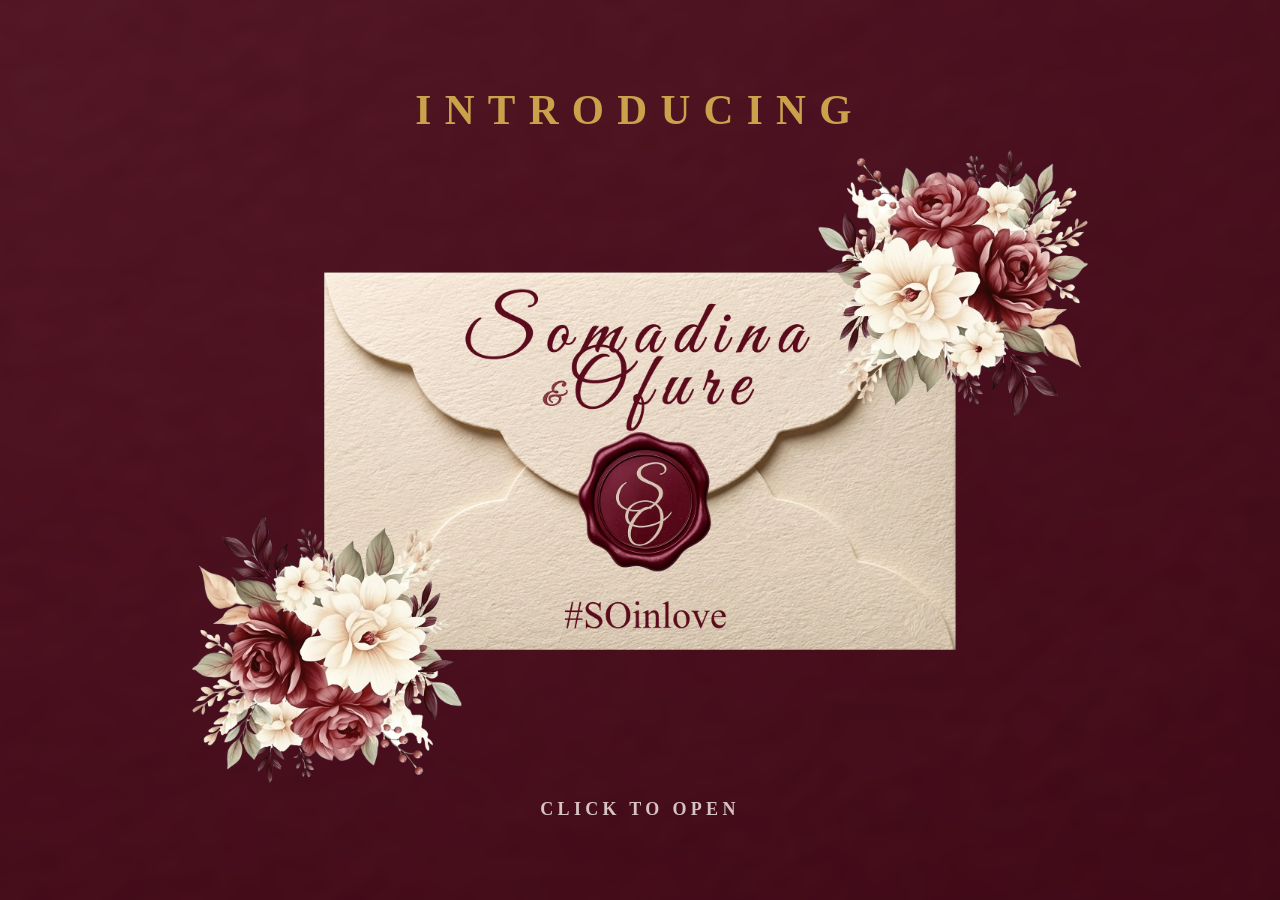
==== commit 85f99e3f: "image optimization" ====
--- a/index.html
+++ b/index.html
@@ -10,16 +10,16 @@
   <link rel="preconnect" href="https://fonts.gstatic.com" crossorigin>
   <link href="https://fonts.googleapis.com/css2?family=Cormorant+Garamond:ital,wght@0,600;0,700;1,600&family=Inter:wght@400;600;700;800&display=swap" rel="stylesheet">
   <link rel="icon" href="assets/favicon and logo.png" type="image/png">
-  <link rel="stylesheet" href="css/styles.css?v=20260717-homepage">
+  <link rel="stylesheet" href="css/styles.css?v=20260718-imgopt">
 </head>
 <body>
-  <div class="envelope-gate" data-envelope-gate data-gate-target="home.html" role="button" tabindex="0" aria-label="Open your invitation from Somadina and Ofure">
+  <div class="envelope-gate" data-envelope-gate data-gate-target="welcome.html" role="button" tabindex="0" aria-label="Open your invitation from Somadina and Ofure">
     <div class="envelope-gate-inner">
       <p class="envelope-eyebrow">Introducing</p>
-      <img class="envelope-visual" src="assets/envelope-cropped.png" alt="" aria-hidden="true">
+      <img class="envelope-visual" src="assets/envelope-cropped.webp" alt="" aria-hidden="true">
       <p class="envelope-cta">Click to open</p>
     </div>
   </div>
-  <script src="js/main.js?v=20260717-homepage"></script>
+  <script src="js/main.js?v=20260718-final"></script>
 </body>
 </html>
--- a/css/styles.css
+++ b/css/styles.css
@@ -454,6 +454,199 @@
   right: 14px;
 }
 
+/* Our Story page: scattered photo pile + "Open Gallery" trigger */
+.story-gallery-head {
+  text-align: center;
+}
+
+.story-gallery-head h2 {
+  margin-top: 6px;
+}
+
+.story-gallery-head .gold-divider {
+  margin-left: auto;
+  margin-right: auto;
+}
+
+.story-gallery-head .btn {
+  margin-top: 20px;
+}
+
+.story-scatter {
+  position: relative;
+  width: 100%;
+  max-width: 900px;
+  margin: 56px auto 12px;
+  height: clamp(460px, 62vw, 620px);
+}
+
+.story-polaroid {
+  position: absolute;
+  left: var(--x);
+  top: var(--y);
+  z-index: var(--z);
+  width: clamp(64px, 17%, 150px);
+  padding: 8px 8px 24px;
+  border: 0;
+  border-radius: 3px;
+  background: var(--white);
+  box-shadow: 0 14px 30px rgba(20, 6, 10, 0.28);
+  cursor: pointer;
+  transform: rotate(var(--r));
+  transition: transform 0.25s ease, box-shadow 0.25s ease;
+}
+
+.story-polaroid img {
+  display: block;
+  width: 100%;
+  aspect-ratio: 4 / 3;
+  object-fit: cover;
+  border-radius: 1px;
+}
+
+.story-polaroid:hover,
+.story-polaroid:focus-visible {
+  transform: rotate(var(--r)) scale(1.14) translateY(-4px);
+  box-shadow: 0 24px 46px rgba(20, 6, 10, 0.42);
+  z-index: 20;
+}
+
+/* In-page photo viewer (triggered by "Open Gallery" and by clicking any
+   scattered photo). Same visual language as the .lightbox component, with
+   an added bottom filmstrip of thumbnails to browse the full gallery. */
+.photo-viewer {
+  position: fixed;
+  inset: 0;
+  z-index: 200;
+  display: none;
+  flex-direction: column;
+  align-items: center;
+  justify-content: center;
+  padding: 70px 0 0;
+  background: rgba(10, 4, 6, 0.95);
+}
+
+.photo-viewer.open {
+  display: flex;
+}
+
+.photo-viewer-stage {
+  flex: 1 1 auto;
+  min-height: 0;
+  width: 100%;
+  display: flex;
+  align-items: center;
+  justify-content: center;
+  padding: 0 70px;
+}
+
+.photo-viewer-stage img {
+  max-width: min(100%, 1120px);
+  max-height: 100%;
+  object-fit: contain;
+  border-radius: var(--radius);
+  box-shadow: 0 30px 70px rgba(0, 0, 0, 0.5);
+}
+
+.photo-viewer button {
+  position: absolute;
+  border: 1px solid rgba(255, 249, 239, 0.28);
+  border-radius: 50%;
+  color: var(--ivory);
+  background: rgba(255, 249, 239, 0.1);
+  cursor: pointer;
+  z-index: 2;
+  transition: background 0.2s ease;
+}
+
+.photo-viewer button:hover {
+  background: rgba(255, 249, 239, 0.22);
+}
+
+.photo-viewer-close {
+  top: 18px;
+  right: 18px;
+  width: 46px;
+  height: 46px;
+  font-size: 1.4rem;
+  line-height: 1;
+}
+
+.photo-viewer-prev,
+.photo-viewer-next {
+  top: 45%;
+  width: 48px;
+  height: 48px;
+  font-size: 1.5rem;
+  line-height: 1;
+}
+
+.photo-viewer-prev {
+  left: 16px;
+}
+
+.photo-viewer-next {
+  right: 16px;
+}
+
+.photo-viewer-strip {
+  flex: 0 0 auto;
+  width: 100%;
+  display: flex;
+  gap: 8px;
+  padding: 14px 16px;
+  overflow-x: auto;
+  scroll-behavior: smooth;
+  background: rgba(0, 0, 0, 0.32);
+}
+
+.viewer-thumb {
+  flex: 0 0 auto;
+  width: 74px;
+  height: 74px;
+  padding: 0;
+  border: 2px solid transparent;
+  border-radius: 6px;
+  overflow: hidden;
+  opacity: 0.55;
+  cursor: pointer;
+  transition: opacity 0.2s ease, border-color 0.2s ease, transform 0.2s ease;
+}
+
+.viewer-thumb img {
+  width: 100%;
+  height: 100%;
+  object-fit: cover;
+  display: block;
+}
+
+.viewer-thumb:hover {
+  opacity: 0.85;
+}
+
+.viewer-thumb.active {
+  opacity: 1;
+  border-color: var(--metallic-gold);
+  transform: translateY(-3px);
+}
+
+@media (max-width: 640px) {
+  .photo-viewer-stage {
+    padding: 0 54px;
+  }
+
+  .photo-viewer-prev,
+  .photo-viewer-next {
+    width: 40px;
+    height: 40px;
+  }
+
+  .viewer-thumb {
+    width: 58px;
+    height: 58px;
+  }
+}
+
 .toast {
   position: fixed;
   left: 50%;
@@ -681,7 +874,7 @@
   position: absolute;
   inset: -24px;
   z-index: 0;
-  background-image: url('../assets/background_texture.png');
+  background-image: url('../assets/background_texture.jpg');
   background-size: cover;
   background-position: center;
   background-repeat: no-repeat;
@@ -1075,3 +1268,419 @@
     gap: 32px;
   }
 }
+
+/* Welcome page: single-viewport alternative homepage design */
+body.welcome-page {
+  height: 100vh;
+  height: 100dvh;
+  overflow: hidden;
+  display: flex;
+  flex-direction: column;
+}
+
+body.welcome-page .site-header {
+  flex: 0 0 auto;
+}
+
+.welcome-main {
+  flex: 1 1 auto;
+  min-height: 0;
+  display: flex;
+  flex-direction: column;
+  overflow: hidden;
+}
+
+.welcome-hero {
+  flex: 1 1 auto;
+  min-height: 0;
+  overflow: hidden;
+  position: relative;
+  background: var(--burgundy);
+  color: var(--ivory);
+}
+
+.welcome-hero::before {
+  content: "";
+  position: absolute;
+  inset: -20px;
+  z-index: 0;
+  background-image: url('../assets/background_texture.jpg');
+  background-size: cover;
+  background-position: center;
+  background-repeat: no-repeat;
+  opacity: 0.16;
+  filter: blur(2px);
+}
+
+.welcome-hero-flower {
+  position: absolute;
+  z-index: 0;
+  bottom: -8%;
+  left: -3%;
+  width: clamp(90px, 16vw, 220px);
+  max-width: none;
+  opacity: 0.22;
+  pointer-events: none;
+}
+
+/* Large central bouquet: bridges the gap between the text column and the
+   card cluster on wide screens so the middle of the hero never reads as
+   empty. Hidden on the narrow single-column stack, where there's no gap
+   to bridge. */
+.welcome-hero-bouquet {
+  display: none;
+  position: absolute;
+  z-index: 0;
+  top: 50%;
+  left: 50%;
+  max-width: none;
+  opacity: 0.4;
+  pointer-events: none;
+  transform: translate(-50%, -50%) rotate(-6deg);
+}
+
+.welcome-hero-inner {
+  position: relative;
+  z-index: 1;
+  height: 100%;
+  max-width: min(1600px, 96%);
+  margin: 0 auto;
+  display: flex;
+  flex-direction: column;
+  align-items: center;
+  justify-content: center;
+  gap: clamp(8px, 1.8vh, 20px);
+  padding: clamp(6px, 2.2vh, 24px) clamp(14px, 4vw, 28px);
+}
+
+.welcome-hero-left,
+.welcome-hero-right {
+  min-height: 0;
+  display: flex;
+  flex-direction: column;
+  align-items: center;
+  justify-content: center;
+  gap: clamp(8px, 1.8vh, 20px);
+  width: 100%;
+}
+
+.welcome-hero-left {
+  text-align: center;
+}
+
+.welcome-logo {
+  width: clamp(28px, min(10vw, 5vh), 56px);
+  height: auto;
+}
+
+.welcome-logo-divider {
+  display: none;
+  width: clamp(36px, min(6vw, 5vh), 84px);
+  height: 2px;
+  background: linear-gradient(90deg, var(--metallic-gold), transparent);
+}
+
+.welcome-copy p {
+  margin: 0;
+  font-family: "Cormorant Garamond", Georgia, serif;
+  font-weight: 700;
+  font-size: clamp(0.78rem, min(3.9vw, 1.7vh), 1.25rem);
+  line-height: 1.26;
+  color: var(--ivory);
+}
+
+.welcome-rsvp-btn {
+  padding: clamp(7px, min(2.2vw, 1.1vh), 15px) clamp(16px, min(3.2vw, 2.6vh), 34px);
+  min-height: 0;
+  font-size: clamp(0.68rem, min(2.2vw, 1.1vh), 1rem);
+}
+
+.welcome-details-pad {
+  position: relative;
+  display: block;
+  max-width: clamp(190px, min(60vw, 22vh), 330px);
+  padding: clamp(6px, min(1.7vw, 1.05vh), 13px) clamp(14px, min(2.4vw, 2vh), 28px);
+  clip-path: polygon(4% 0%, 96% 0%, 100% 18%, 100% 82%, 96% 100%, 4% 100%, 0% 82%, 0% 18%);
+  background: linear-gradient(160deg, rgba(255, 249, 239, 0.14), rgba(255, 249, 239, 0.05));
+  color: rgba(255, 249, 239, 0.9);
+  font-size: clamp(0.6rem, min(1.8vw, 0.95vh), 0.8rem);
+  line-height: 1.25;
+  font-weight: 650;
+  letter-spacing: 0.01em;
+  transition: transform 0.2s ease, background 0.2s ease;
+}
+
+.welcome-details-pad::before {
+  content: "";
+  position: absolute;
+  inset: 0;
+  clip-path: polygon(4% 0%, 96% 0%, 100% 18%, 100% 82%, 96% 100%, 4% 100%, 0% 82%, 0% 18%);
+  border: 1px solid rgba(201, 162, 75, 0.55);
+  pointer-events: none;
+}
+
+.welcome-details-pad:hover {
+  transform: translateY(-2px);
+  background: linear-gradient(160deg, rgba(255, 249, 239, 0.22), rgba(255, 249, 239, 0.08));
+}
+
+/* Hidden only on the most cramped short-viewport phones (see compact
+   media query below) to guarantee zero scroll on every device. */
+.welcome-hero--hide-pad {
+  display: block;
+}
+
+.welcome-cluster {
+  position: relative;
+  display: flex;
+  align-items: center;
+  justify-content: center;
+  margin-bottom: clamp(6px, 3vh, 20px);
+}
+
+.welcome-invite {
+  position: relative;
+  z-index: 1;
+  width: auto;
+  height: clamp(76px, min(36vw, 27vh), 210px);
+  transform: rotate(4deg);
+  filter: drop-shadow(0 18px 32px rgba(20, 6, 10, 0.45));
+}
+
+.welcome-story {
+  position: absolute;
+  z-index: 2;
+  left: 4%;
+  bottom: -9%;
+  display: flex;
+  flex-direction: column;
+  align-items: center;
+  gap: clamp(3px, 0.8vh, 8px);
+  padding: clamp(4px, 1vh, 10px) clamp(4px, 1vh, 10px) clamp(6px, 1.2vh, 12px);
+  background: var(--white);
+  border-radius: calc(var(--radius) - 2px);
+  box-shadow: 0 16px 34px rgba(20, 6, 10, 0.4);
+  transform: rotate(-6deg);
+  transition: transform 0.2s ease, box-shadow 0.2s ease;
+}
+
+.welcome-story:hover {
+  transform: rotate(-6deg) translateY(-3px);
+  box-shadow: 0 20px 40px rgba(20, 6, 10, 0.48);
+}
+
+.welcome-story-photo {
+  display: block;
+  width: clamp(58px, min(13vw, 16vh), 155px);
+  aspect-ratio: 4 / 3;
+  overflow: hidden;
+  border-radius: 2px;
+}
+
+.welcome-story-photo img {
+  width: 100%;
+  height: 100%;
+  object-fit: cover;
+  object-position: 50% 30%;
+}
+
+.welcome-story-caption {
+  font-family: "Cormorant Garamond", Georgia, serif;
+  font-weight: 700;
+  font-size: clamp(0.54rem, min(1.4vw, 1.2vh), 0.95rem);
+  letter-spacing: 0.06em;
+  text-transform: uppercase;
+  color: var(--burgundy);
+}
+
+/* --- Tier 2: two-column layout, width >= 700px --- */
+@media (min-width: 700px) {
+  .welcome-hero-inner {
+    display: grid;
+    grid-template-columns: minmax(0, 0.82fr) minmax(0, 1fr);
+    align-items: center;
+    gap: clamp(16px, 3.4vw, 56px);
+    padding: clamp(6px, 2.2vh, 24px) clamp(18px, 4vw, 50px);
+  }
+
+  .welcome-hero-bouquet {
+    display: block;
+    width: clamp(220px, 30vw, 560px);
+  }
+
+  .welcome-hero-left,
+  .welcome-hero-right {
+    height: 100%;
+    align-items: flex-start;
+    text-align: left;
+  }
+
+  .welcome-hero-right {
+    align-items: center;
+  }
+
+  .welcome-logo-divider {
+    display: block;
+  }
+
+  .welcome-cluster {
+    margin-bottom: 0;
+  }
+
+  /* Roomy: height >= 480px (typical laptops, tablets, desktops) */
+  .welcome-logo {
+    width: clamp(34px, min(6.5vw, 7.5vh), 92px);
+  }
+
+  .welcome-copy p {
+    font-size: clamp(1rem, min(2.6vw, 3vh), 2.6rem);
+    line-height: 1.22;
+  }
+
+  .welcome-rsvp-btn {
+    padding: clamp(8px, min(1.8vw, 1.4vh), 20px) clamp(20px, min(3.6vw, 3vh), 40px);
+    font-size: clamp(0.8rem, min(1.9vw, 1.6vh), 1.35rem);
+  }
+
+  .welcome-details-pad {
+    max-width: clamp(200px, min(30vw, 24vh), 400px);
+    padding: clamp(8px, min(1.8vw, 1.5vh), 20px) clamp(16px, min(2.6vw, 2.2vh), 32px);
+    font-size: clamp(0.62rem, min(1.4vw, 1.2vh), 1rem);
+  }
+
+  .welcome-invite {
+    height: clamp(160px, min(48vw, 58vh), 620px);
+  }
+
+  .welcome-story-photo {
+    width: clamp(80px, min(19vw, 26vh), 300px);
+  }
+}
+
+/* Tier 2, compact: width >= 700px but height < 480px (landscape phones,
+   short browser windows) — pull back from "roomy" sizing to stay safe. */
+@media (min-width: 700px) and (max-height: 479px) {
+  .welcome-logo {
+    width: clamp(28px, min(5vw, 5.5vh), 60px);
+  }
+
+  .welcome-copy p {
+    font-size: clamp(0.75rem, min(1.8vw, 1.9vh), 1.3rem);
+    line-height: 1.26;
+  }
+
+  .welcome-rsvp-btn {
+    padding: clamp(5px, min(1.2vw, 0.9vh), 12px) clamp(16px, min(3.2vw, 2.6vh), 34px);
+    font-size: clamp(0.62rem, min(1.3vw, 1.1vh), 0.9rem);
+  }
+
+  .welcome-details-pad {
+    max-width: clamp(170px, min(24vw, 16vh), 300px);
+    padding: clamp(5px, min(1.2vw, 1vh), 12px) clamp(14px, min(2.4vw, 2vh), 28px);
+    font-size: clamp(0.52rem, min(1.1vw, 0.85vh), 0.72rem);
+  }
+
+  .welcome-invite {
+    height: clamp(90px, min(26vw, 32vh), 260px);
+  }
+
+  .welcome-story-photo {
+    width: clamp(48px, min(11vw, 14vh), 130px);
+  }
+}
+
+/* Tier 1, compact: width < 700px AND height < 620px — landscape phones and
+   short/squarish resized browser windows. Drop the details pad and pull
+   back from the enlarged default sizing rather than shrink everything
+   past legibility. */
+@media (max-width: 699.98px) and (max-height: 619.98px) {
+  .welcome-hero-inner {
+    gap: clamp(2px, 0.6vh, 8px);
+  }
+
+  .welcome-hero-left,
+  .welcome-hero-right {
+    gap: clamp(2px, 0.6vh, 8px);
+  }
+
+  .welcome-logo {
+    width: clamp(20px, min(8vw, 4.2vh), 40px);
+  }
+
+  .welcome-copy p {
+    font-size: clamp(0.62rem, min(3.2vw, 1.4vh), 0.95rem);
+  }
+
+  .welcome-rsvp-btn {
+    padding: clamp(3px, min(1.8vw, 0.8vh), 9px) clamp(16px, min(3.2vw, 2.6vh), 34px);
+    font-size: clamp(0.58rem, min(1.8vw, 0.9vh), 0.8rem);
+  }
+
+  .welcome-invite {
+    height: clamp(52px, min(28vw, 20vh), 140px);
+  }
+
+  .welcome-story-photo {
+    width: clamp(48px, min(11vw, 14vh), 130px);
+  }
+
+  .welcome-hero--hide-pad {
+    display: none;
+  }
+}
+
+.welcome-countdown {
+  flex: 0 0 auto;
+  position: relative;
+  overflow: hidden;
+  background: var(--ivory);
+  min-height: clamp(42px, 15vh, 190px);
+  display: flex;
+  align-items: center;
+  justify-content: center;
+  padding: clamp(6px, 1.4vh, 18px) clamp(16px, 4vw, 56px);
+}
+
+.welcome-countdown-flower {
+  position: absolute;
+  z-index: 0;
+  pointer-events: none;
+  max-width: none;
+}
+
+.welcome-countdown-flower--bouquet {
+  top: -12%;
+  right: -4%;
+  width: clamp(90px, 14vh, 200px);
+}
+
+.welcome-countdown-flower--rose {
+  bottom: -14%;
+  left: -4%;
+  width: clamp(80px, 12vh, 170px);
+}
+
+.welcome-countdown-inner {
+  position: relative;
+  z-index: 1;
+  width: min(720px, calc(100% - 32px));
+  margin: 0 auto;
+  text-align: center;
+}
+
+.welcome-countdown-inner .countdown-eyebrow {
+  margin: 0 0 clamp(4px, 1vh, 14px);
+  font-size: clamp(0.6rem, 1.3vh, 0.8rem);
+}
+
+.welcome-countdown-inner .countdown-unit strong {
+  font-size: clamp(1.4rem, 4.6vh, 2.6rem);
+}
+
+.welcome-countdown-inner .countdown-unit span {
+  font-size: clamp(0.5rem, 0.85vh, 0.7rem);
+}
+
+.welcome-countdown-inner .countdown-divider {
+  height: clamp(22px, 4vh, 36px);
+}
